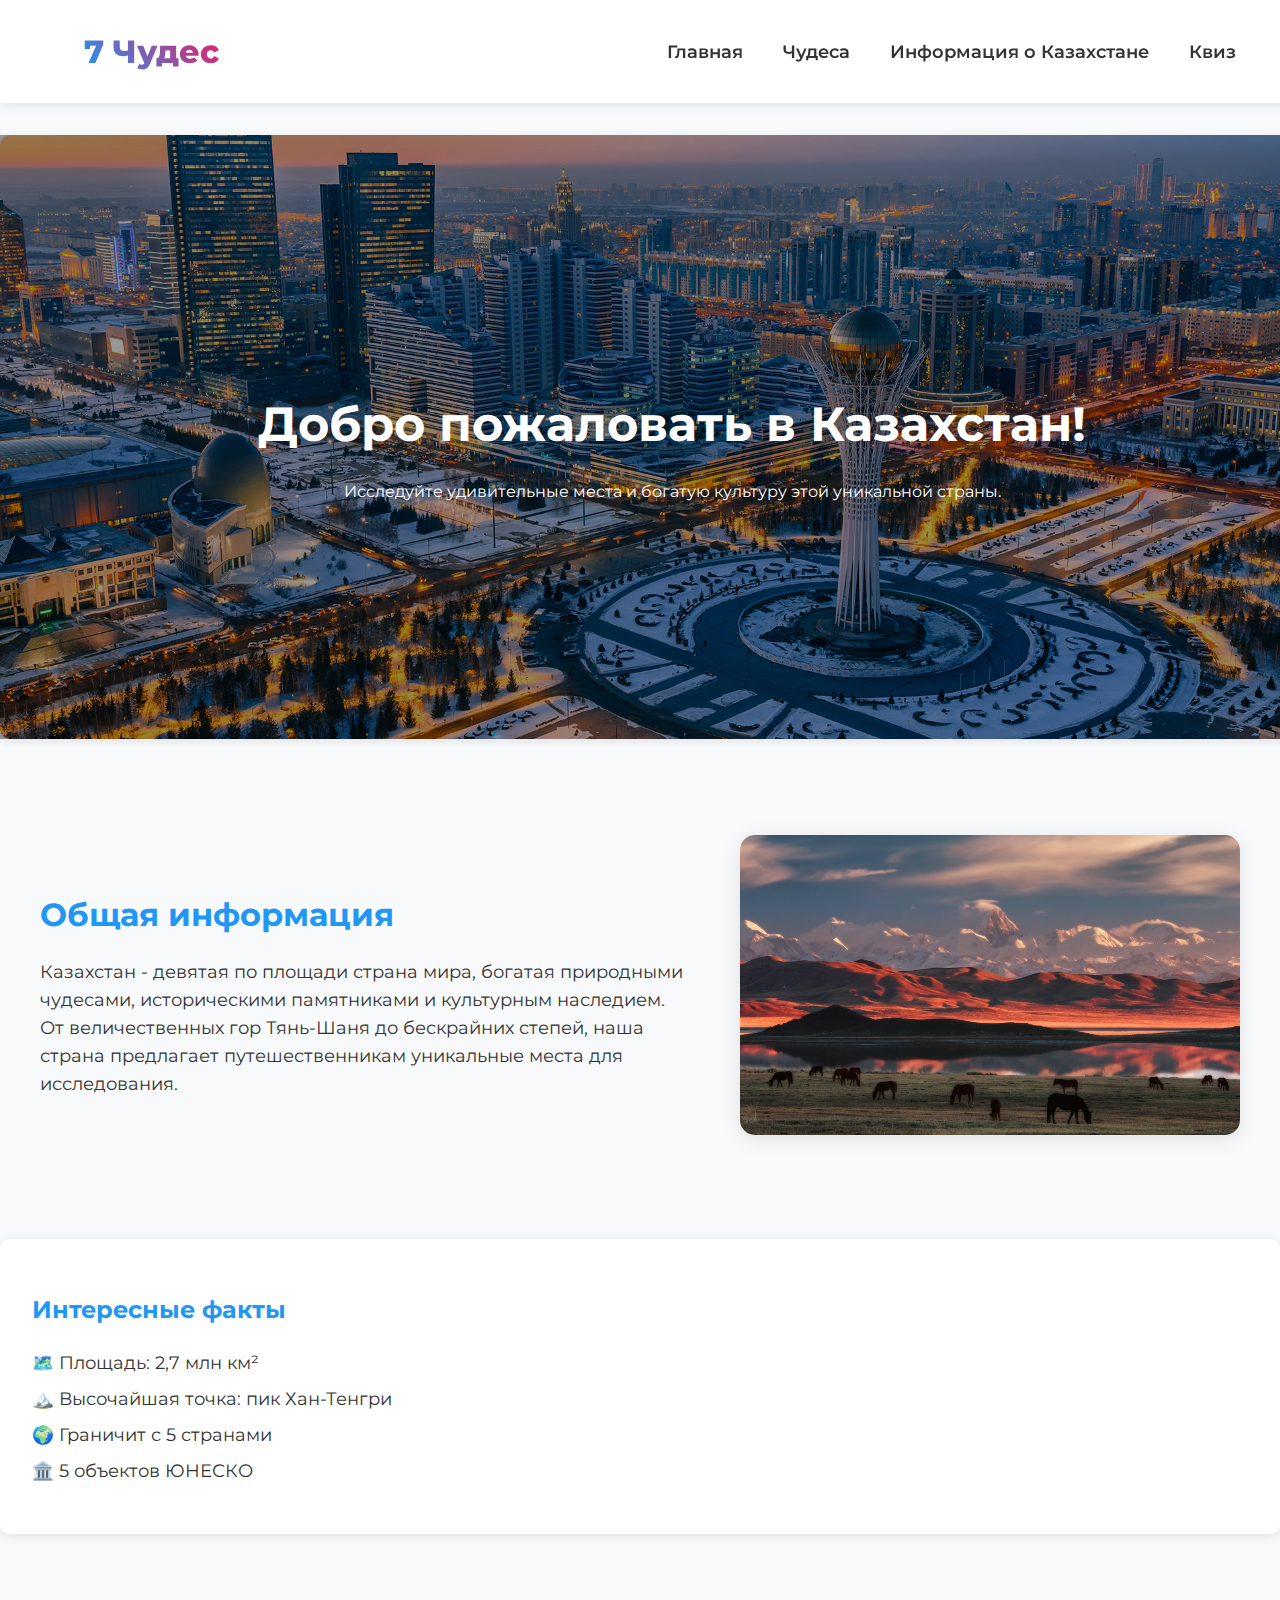
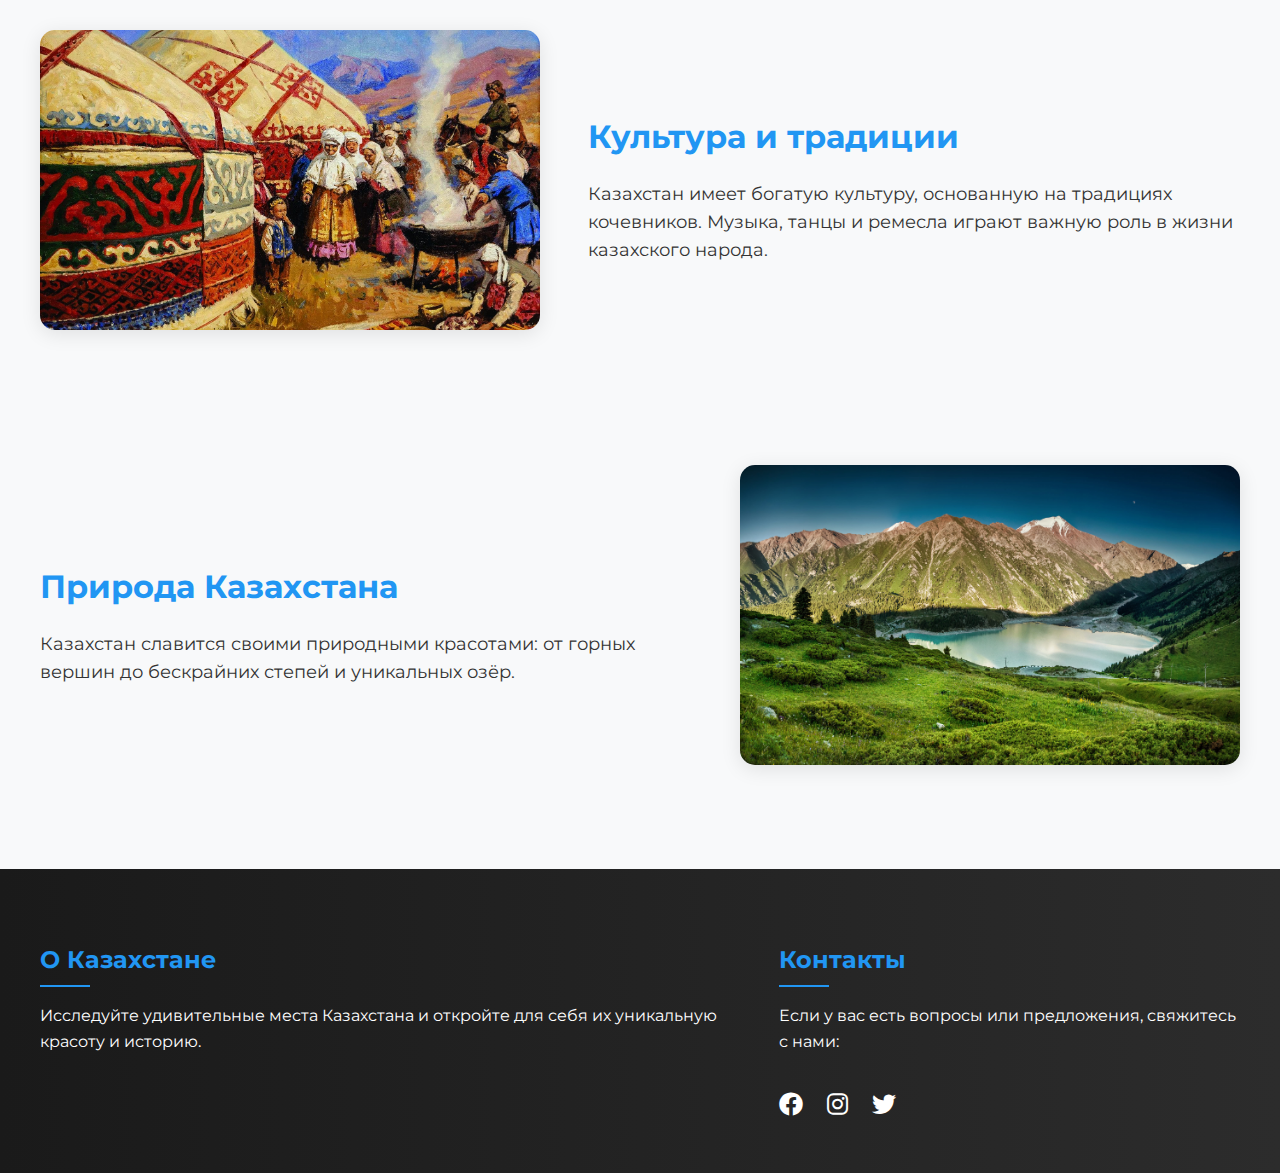
==== info.html @ bf19a892 "Add files via upload" ====
<!DOCTYPE html>
<html lang="ru">
<head>
    <meta charset="UTF-8">
    <meta name="viewport" content="width=device-width, initial-scale=1.0">
    <title>Информация о Казахстане</title>
    <link rel="stylesheet" href="style.css">
    <link href="https://fonts.googleapis.com/css2?family=Montserrat:wght@400;500;600;700;800&display=swap" rel="stylesheet">
    <link href="https://cdnjs.cloudflare.com/ajax/libs/font-awesome/6.0.0/css/all.min.css" rel="stylesheet">
</head>
<body>
    <header>
        <nav>
            <div class="logo">
                <a href="index.html">7 Чудес</a>
            </div>
            <ul class="nav-links">
                <li><a href="index.html">Главная</a></li>
                <li><a href="wonders.html">Чудеса</a></li>
                <li><a href="info.html" class="active">Информация о Казахстане</a></li>
                <li><a href="quiz.html">Квиз</a></li>
            </ul>
        </nav>
    </header>

    <main>
        <section class="info-section" style="background-image: url('images/info/1bb4cc2944aff97786a3975d5294ac3b.jpg');">
            <div class="info-content">
                <h1>Добро пожаловать в Казахстан!</h1>
                <p>Исследуйте удивительные места и богатую культуру этой уникальной страны.</p>
            </div>
        </section>

        <section class="general-info">
            <div class="info-text">
                <h2>Общая информация</h2>
                <p>Казахстан - девятая по площади страна мира, богатая природными чудесами, историческими памятниками и культурным наследием. От величественных гор Тянь-Шаня до бескрайних степей, наша страна предлагает путешественникам уникальные места для исследования.</p>
            </div>
            <div class="info-image-container">
                <img src="images/info/c79f15cs-960.jpg" alt="Пейзаж Казахстана">
            </div>
        </section>

        <section class="facts-section">
            <h2>Интересные факты</h2>
            <ul>
                <li>🗺️ Площадь: 2,7 млн км²</li>
                <li>🏔️ Высочайшая точка: пик Хан-Тенгри</li>
                <li>🌍 Граничит с 5 странами</li>
                <li>🏛️ 5 объектов ЮНЕСКО</li>
            </ul>
        </section>

        <section class="culture-info">
            <div class="info-text">
                <h2>Культура и традиции</h2>
                <p>Казахстан имеет богатую культуру, основанную на традициях кочевников. Музыка, танцы и ремесла играют важную роль в жизни казахского народа.</p>
            </div>
            <div class="info-image-container">
                <img src="images/info/1b3afc9774d3f4673450a30a5970c3e7.jpg" alt="Культура Казахстана">
            </div>
        </section>

        <section class="nature-info">
            <div class="info-text">
                <h2>Природа Казахстана</h2>
                <p>Казахстан славится своими природными красотами: от горных вершин до бескрайних степей и уникальных озёр.</p>
            </div>
            <div class="info-image-container">
                <img src="images/info/Kazakhstan-2426x1406.jpg" alt="Природа Казахстана">
            </div>
        </section>
    </main>

    <footer>
        <div class="footer-content">
            <div class="footer-section about">
                <h3>О Казахстане</h3>
                <p>Исследуйте удивительные места Казахстана и откройте для себя их уникальную красоту и историю.</p>
            </div>
            <div class="footer-section contacts">
                <h3>Контакты</h3>
                <p>Если у вас есть вопросы или предложения, свяжитесь с нами:</p>
                <div class="social-links">
                    <a href="#"><i class="fab fa-facebook"></i></a>
                    <a href="#"><i class="fab fa-instagram"></i></a>
                    <a href="#"><i class="fab fa-twitter"></i></a>
                </div>
            </div>
        </div>
    </footer>
</body>
</html>
---- style.css ----
/* Современные переменные для цветов и эффектов */
:root {
    --primary-color: #2196f3;
    --secondary-color: #ff9800;
    --accent-color: #e91e63;
    --text-color: #333;
    --light-bg: #f8f9fa;
    --card-shadow: 0 10px 20px rgba(0, 0, 0, 0.1);
    --transition: all 0.3s ease;
}

/* Переменные для мягкой темной темы */
:root {
    --dark-bg-primary: #121212;      /* Основной фон */
    --dark-bg-secondary: #1e1e1e;    /* Фон для карточек */
    --dark-bg-tertiary: #252525;     /* Фон для элементов */
    --dark-text-primary: #e0e0e0;    /* Основной текст */
    --dark-text-secondary: #a0a0a0;  /* Вторичный текст */
    --dark-border: #333333;          /* Цвет границ */
    --dark-accent: #3d5afe;          /* Акцентный цвет */
    --dark-accent-hover: #536dfe;    /* Акцентный цвет при наведении */
}

/* Переменные для темной темы */
:root {
    --dark-bg: #121212;
    --dark-card: #1E1E1E;
    --dark-hover: #2D2D2D;
    --dark-text: #FFFFFF;
    --dark-text-secondary: rgba(255, 255, 255, 0.7);
    --dark-shadow: rgba(0, 0, 0, 0.3);
}

/* Общие стили */
body {
    margin: 0;
    font-family: 'Montserrat', sans-serif;
    line-height: 1.6;
    color: var(--text-color);
    background-color: var(--light-bg);
    transition: background-color 0.3s, color 0.3s;
}

/* Стильная навигация */
header {
    position: relative;
    width: 100%;
    z-index: 1000;
    background: rgba(255, 255, 255, 0.9);
    backdrop-filter: blur(10px);
    box-shadow: 0 2px 10px rgba(0, 0, 0, 0.1);
    padding: 10px 20px;
}

nav {
    max-width: 1400px;
    margin: 0 auto;
    padding: 1rem 5%;
    display: flex;
    justify-content: space-between;
    align-items: center;
}

.logo a {
    font-size: 2rem;
    font-weight: 800;
    color: var(--primary-color);
    text-decoration: none;
    background: linear-gradient(45deg, var(--primary-color), var(--accent-color));
    -webkit-background-clip: text;
    background-clip: text;
    -webkit-text-fill-color: transparent;
    transition: var(--transition);
}

.nav-links {
    display: flex;
    gap: 2.5rem;
    list-style: none;
    margin: 0;
    padding: 0;
}

.nav-links a {
    font-size: 1.1rem;
    font-weight: 600;
    color: var(--text-color);
    text-decoration: none;
    padding: 0.5rem 0;
    position: relative;
    transition: var(--transition);
}

.nav-links a::after {
    content: '';
    position: absolute;
    bottom: 0;
    left: 0;
    width: 0;
    height: 2px;
    background: linear-gradient(45deg, var(--primary-color), var(--accent-color));
    transition: var(--transition);
}

.nav-links a:hover::after {
    width: 100%;
}

/* Стили для главной страницы */
.hero-section {
    position: relative;
    height: 100vh;
    width: 100%;
    display: flex;
    align-items: center;
    justify-content: center;
    text-align: center;
    color: white;
    overflow: hidden;
}

.hero-section::before {
    content: '';
    position: absolute;
    top: 0;
    left: 0;
    width: 100%;
    height: 100%;
    background-image: url('images/index/223340-a-countryside-field-during-a-pink-and-blue-sunsetc.jpg');
    background-size: cover;
    background-position: center;
    filter: brightness(0.7);
    z-index: -1;
}

.hero-content {
    position: relative;
    z-index: 2;
    padding: 2rem;
}

.hero-content h1 {
    font-size: 4rem;
    margin-bottom: 1rem;
    text-shadow: 2px 2px 4px rgba(0, 0, 0, 0.5);
}

.hero-content h2 {
    font-size: 2rem;
    margin-bottom: 2rem;
    text-shadow: 2px 2px 4px rgba(0, 0, 0, 0.5);
}

.hero-buttons {
    display: flex;
    gap: 1rem;
    justify-content: center;
}

.hero-btn {
    padding: 1rem 2rem;
    font-size: 1.2rem;
    border-radius: 30px;
    text-decoration: none;
    transition: all 0.3s ease;
}

.primary-btn {
    background-color: var(--primary-color);
    color: white;
}

.secondary-btn {
    background-color: transparent;
    border: 2px solid white;
    color: white;
}

.primary-btn:hover {
    background-color: var(--primary-color-dark);
    transform: translateY(-2px);
}

.secondary-btn:hover {
    background-color: rgba(255, 255, 255, 0.1);
    transform: translateY(-2px);
}

/* Стильные кнопки */
.cta-button {
    padding: 1.2rem 2.5rem;
    border-radius: 50px;
    font-size: 1.1rem;
    font-weight: 600;
    text-decoration: none;
    display: flex;
    align-items: center;
    gap: 0.8rem;
    transition: var(--transition);
}

.cta-button.primary {
    background: white;
    color: var(--primary-color);
}

.cta-button.secondary {
    background: transparent;
    border: 2px solid white;
    color: white;
}

.cta-button:hover {
    transform: translateY(-5px);
    box-shadow: 0 10px 20px rgba(0, 0, 0, 0.2);
}

/* Стили для страницы чудес */
.wonders-preview {
    padding: 5rem 0;
    background: var(--light-bg);
    text-align: center;
}

.wonders-container {
    display: grid;
    grid-template-columns: repeat(auto-fit, minmax(300px, 1fr));
    gap: 2rem;
    max-width: 1400px;
    margin: 0 auto;
    padding: 0 5%;
}

.wonders-list {
    padding: 4rem 0;
    background-color: rgba(255, 255, 255, 0.9);
    border-radius: 15px;
    box-shadow: 0 4px 20px rgba(0, 0, 0, 0.1);
    text-align: center;
}

.wonders-list h2 {
    font-size: 2.5rem;
    color: var(--primary-color);
    margin-bottom: 2rem;
}

.wonders-list-container {
    display: flex;
    flex-wrap: wrap;
    justify-content: space-around;
    gap: 2rem;
    padding: 2rem 0;
}

.wonder-list-item {
    flex: 1 1 calc(30% - 1.5rem);
    box-shadow: 0 4px 15px rgba(0, 0, 0, 0.2);
    border-radius: 15px;
    overflow: hidden;
    transition: transform 0.3s, box-shadow 0.3s;
    background-color: white;
    max-width: 300px;
    margin: 1rem;
}

.wonder-list-item:hover {
    transform: translateY(-5px);
    box-shadow: 0 8px 25px rgba(0, 0, 0, 0.3);
}

.wonder-image {
    width: 100%;
    height: 200px;
    object-fit: cover;
}

.wonder-list-content {
    padding: 1rem;
}

.wonder-list-content h3 {
    font-size: 1.5rem;
    color: var(--primary-color);
    margin-bottom: 0.5rem;
}

.wonder-list-content p {
    font-size: 0.9rem;
    color: #555;
    margin-bottom: 1rem;
}

.wonder-list-content .btn {
    background-color: var(--primary-color);
    color: white;
    padding: 0.5rem 1rem;
    border-radius: 5px;
    text-decoration: none;
    transition: background-color 0.3s;
    font-size: 0.9rem;
}

.wonder-list-content .btn:hover {
    background-color: darken(var(--primary-color), 10%);
}

/* Стили для карты */
.map-section {
    max-width: 1200px;
    margin: 2rem auto;
    padding: 2rem 1rem;
    background-color: rgba(255, 255, 255, 0.9);
    border-radius: 15px;
    box-shadow: 0 4px 20px rgba(0, 0, 0, 0.1);
}

.map-title {
    text-align: center;
    margin-bottom: 1.5rem;
    font-size: 2.5rem;
    color: var(--primary-color);
    font-weight: bold;
    text-shadow: 1px 1px 2px rgba(0, 0, 0, 0.2);
}

#map {
    height: 600px;
    border-radius: 15px;
    box-shadow: 0 4px 20px rgba(0, 0, 0, 0.2);
    overflow: hidden;
}

/* Погодный виджет */
.weather-widget {
    padding: 5rem 0;
    background: rgba(255, 255, 255, 0.9);
    border-radius: 15px;
    box-shadow: 0 4px 15px rgba(0, 0, 0, 0.2);
    text-align: center;
}

.weather-container {
    display: grid;
    grid-template-columns: repeat(auto-fit, minmax(250px, 1fr));
    gap: 2rem;
    max-width: 1400px;
    margin: 0 auto;
}

.weather-card {
    background: var(--light-bg);
    padding: 2rem;
    border-radius: 10px;
    box-shadow: 0 2px 10px rgba(0, 0, 0, 0.1);
    transition: transform 0.3s;
}

.weather-card:hover {
    transform: translateY(-5px);
}

.weather-card h3 {
    margin: 0;
    color: var(--primary-color);
}

.weather-card p {
    margin: 0.5rem 0;
    font-size: 1.2rem;
}

/* Стили для футера */
footer {
    background: linear-gradient(to right, #1a1a1a, #2c2c2c);
    color: #fff;
    padding: 3rem 0;
    margin-top: 4rem;
}

.footer-content {
    max-width: 1200px;
    margin: 0 auto;
    display: grid;
    grid-template-columns: 1.5fr 1fr;
    gap: 3rem;
    padding: 0 2rem;
}

.footer-section h3 {
    color: var(--primary-color);
    font-size: 1.5rem;
    margin-bottom: 1.5rem;
    position: relative;
}

.footer-section h3::after {
    content: '';
    position: absolute;
    left: 0;
    bottom: -0.5rem;
    width: 50px;
    height: 2px;
    background: var(--primary-color);
}

.about-content {
    display: grid;
    gap: 2rem;
}

.about-text p {
    line-height: 1.6;
    margin-bottom: 1rem;
}

.quick-facts {
    background: rgba(255, 255, 255, 0.1);
    padding: 1.5rem;
    border-radius: 10px;
}

.quick-facts h4 {
    color: var(--primary-color);
    margin-bottom: 1rem;
}

.quick-facts ul {
    list-style: none;
    padding: 0;
}

.quick-facts li {
    margin-bottom: 0.5rem;
    display: flex;
    align-items: center;
    gap: 0.5rem;
}

.useful-links {
    display: flex;
    flex-direction: column;
    gap: 1rem;
    margin-bottom: 2rem;
}

.useful-links a {
    color: #fff;
    text-decoration: none;
    transition: color 0.3s;
    display: flex;
    align-items: center;
    gap: 0.5rem;
}

.useful-links a:hover {
    color: var(--primary-color);
}

.social-links {
    display: flex;
    gap: 1.5rem;
    margin-top: 2rem;
}

.social-links a {
    color: #fff;
    font-size: 1.5rem;
    transition: color 0.3s, transform 0.3s;
}

.social-links a:hover {
    color: var(--primary-color);
    transform: translateY(-3px);
}

/* Адаптивность для мобильных устройств */
@media (max-width: 768px) {
    .footer-content {
        grid-template-columns: 1fr;
    }
}

/* Прелоадер */
.preloader {
    position: fixed;
    top: 0;
    left: 0;
    width: 100%;
    height: 100%;
    background: var(--bg-color);
    display: flex;
    justify-content: center;
    align-items: center;
    z-index: 9999;
    transition: opacity 0.5s ease-in-out;
}

.loader {
    width: 100px;
    height: 100px;
    position: relative;
    animation: rotate 2s linear infinite;
}

.loader:before,
.loader:after {
    content: '';
    position: absolute;
    border-radius: 50%;
    border: 4px solid transparent;
    border-top-color: var(--primary-color);
    border-bottom-color: var(--accent-color);
    width: 100%;
    height: 100%;
    animation: rotate 3s linear infinite;
}

.loader:before {
    border-width: 4px;
    top: -15px;
    left: -15px;
    right: -15px;
    bottom: -15px;
    animation: rotate 3s linear infinite reverse;
}

@keyframes rotate {
    0% { transform: rotate(0deg); }
    100% { transform: rotate(360deg); }
}

/* Секция карты и списка чудес */
.map-wonders-section {
    display: flex;
    justify-content: space-between;
    padding: 5rem 0;
    background: var(--light-bg);
    max-width: 1200px;
    margin: 0 auto;
    padding: 2rem;
}

.map-container {
    flex: 1;
    margin-right: 2rem;
}

.wonders-list {
    flex: 1;
    background: rgba(255, 255, 255, 0.9);
    border-radius: 15px;
    padding: 2rem;
    box-shadow: 0 4px 15px rgba(0, 0, 0, 0.2);
    max-width: 1200px;
    margin: 0 auto;
}

.wonders-list h2 {
    margin-bottom: 1.5rem;
    color: var(--text-color);
    text-align: center;
}

.wonders-list-container {
    display: flex;
    flex-wrap: wrap;
    justify-content: space-around;
    gap: 2rem;
    padding: 2rem 0;
}

.wonder-list-item {
    flex: 1 1 calc(30% - 1.5rem);
    box-shadow: 0 4px 15px rgba(0, 0, 0, 0.2);
    border-radius: 15px;
    overflow: hidden;
    transition: transform 0.3s, box-shadow 0.3s;
    background-color: white;
    max-width: 300px;
}

.wonder-list-item:hover {
    transform: translateY(-5px);
    box-shadow: 0 8px 25px rgba(0, 0, 0, 0.3);
}

.wonder-list-item img {
    width: 100%;
    height: auto;
    border-bottom: 5px solid var(--primary-color);
}

.wonder-list-content {
    padding: 1rem;
}

.wonder-list-content h3 {
    font-size: 1.5rem;
    color: var(--primary-color);
    margin-bottom: 0.5rem;
}

.wonder-list-content p {
    font-size: 0.9rem;
    color: #555;
    margin-bottom: 1rem;
}

.wonder-list-content .btn {
    background-color: var(--primary-color);
    color: white;
    padding: 0.5rem 1rem;
    border-radius: 5px;
    text-decoration: none;
    transition: background-color 0.3s;
    font-size: 0.9rem;
}

.wonder-list-content .btn:hover {
    background-color: darken(var(--primary-color), 10%);
}

/* Медиа-запрос для адаптивности */
@media (max-width: 992px) {
    .map-wonders-container {
        grid-template-columns: 1fr;
    }
    
    .wonders-list-container {
        height: 400px;
    }
}

.btn {
    display: inline-block;
    margin-top: 1rem;
    padding: 0.5rem 1rem;
    background-color: var(--primary-color);
    color: white;
    border-radius: 5px;
    text-decoration: none;
    transition: background-color 0.3s;
}

.btn:hover {
    background-color: darken(var(--primary-color), 10%);
}

/* Стили для всплывающего окна на карте */
.custom-popup .leaflet-popup-content-wrapper {
    background: rgba(255, 255, 255, 0.9);
    border-radius: 10px;
    box-shadow: 0 4px 15px rgba(0, 0, 0, 0.2);
}

.custom-popup .leaflet-popup-content {
    margin: 0;
    padding: 0;
}

.popup-content {
    padding: 15px;
}

.popup-image {
    width: 100%;
    height: 150px;
    object-fit: cover;
    border-radius: 10px;
    margin-bottom: 10px;
}

.popup-content h3 {
    margin: 10px 0;
    color: var(--primary-color);
    font-size: 1.2rem;
}

.popup-content p {
    margin: 10px 0;
    color: var(--text-color);
    font-size: 0.9rem;
}

.custom-popup .popup-btn {
    display: inline-block;
    padding: 8px 15px;
    background-color: var(--primary-color);
    color: white !important;
    text-decoration: none;
    border-radius: 5px;
    font-size: 0.9rem;
    transition: background-color 0.3s ease;
}

.custom-popup .popup-btn:hover {
    background-color: darken(var(--primary-color), 10%);
}

/* Стрелка всплывающего окна */
.custom-popup .leaflet-popup-tip {
    background: white;
}

/* Убираем отступ для основного контента */
main {
    padding-top: 0;
}

/* Основные стили темной темы */
.dark-theme {
    background-color: var(--dark-bg-primary);
    color: var(--dark-text-primary);
}

/* Контейнеры и секции */
.dark-theme main,
.dark-theme section,
.dark-theme .map-wonders-container,
.dark-theme .map-wonders-section {
    background-color: var(--dark-bg-primary);
}

/* Карточки и элементы */
.dark-theme .wonder-list-item,
.dark-theme .map-container,
.dark-theme .wonders-list {
    background-color: var(--dark-bg-secondary);
    border: 1px solid var(--dark-border);
    box-shadow: 0 4px 6px rgba(0, 0, 0, 0.2);
}

/* Заголовок */
.dark-theme header {
    background-color: var(--dark-bg-secondary);
    border-bottom: 1px solid var(--dark-border);
}

.dark-theme .nav-links a {
    color: var(--dark-text-primary);
}

.dark-theme .nav-links a:hover {
    color: var(--dark-accent);
}

/* Текст */
.dark-theme h1, 
.dark-theme h2, 
.dark-theme h3 {
    color: var(--dark-text-primary);
}

.dark-theme p {
    color: var(--dark-text-secondary);
}

/* Кнопки */
.dark-theme .btn,
.dark-theme .hero-btn {
    background-color: var(--dark-bg-tertiary);
    color: var(--dark-text-primary);
    border: 1px solid var(--dark-border);
}

.dark-theme .btn:hover,
.dark-theme .hero-btn:hover {
    background-color: var(--dark-accent);
    color: white;
}

/* Карта */
.dark-theme .leaflet-container {
    background-color: var(--dark-bg-secondary);
    filter: brightness(0.8) contrast(0.9);
}

.dark-theme .leaflet-tile {
    filter: invert(100%) hue-rotate(180deg) brightness(85%) contrast(85%);
}

/* Всплывающие окна карты */
.dark-theme .leaflet-popup-content-wrapper,
.dark-theme .leaflet-popup-tip {
    background-color: var(--dark-bg-secondary);
    color: var(--dark-text-primary);
    border: 1px solid var(--dark-border);
}

/* Футер */
.dark-theme footer {
    background-color: var(--dark-bg-secondary);
    border-top: 1px solid var(--dark-border);
}

/* Скроллбар */
.dark-theme ::-webkit-scrollbar {
    width: 8px;
}

.dark-theme ::-webkit-scrollbar-track {
    background: var(--dark-bg-primary);
}

.dark-theme ::-webkit-scrollbar-thumb {
    background: var(--dark-bg-tertiary);
    border-radius: 4px;
}

.dark-theme ::-webkit-scrollbar-thumb:hover {
    background: var(--dark-border);
}

/* Изображения */
.dark-theme img {
    filter: brightness(0.9);
}

/* Переключатель темы */
.dark-theme .theme-toggle {
    color: var(--dark-text);
}

/* Плавные переходы */
.dark-theme * {
    transition: all 0.3s ease;
}

/* Фоновые элементы */
.dark-theme .parallax-background {
    filter: brightness(0.7) contrast(0.9);
}

.dark-theme .overlay {
    background: linear-gradient(
        rgba(18, 18, 18, 0.8),
        rgba(18, 18, 18, 0.6)
    );
}

/* Переключатель темы */
.theme-toggle {
    background: none;
    border: none;
    cursor: pointer;
    font-size: 1.5rem;
    color: var(--text-color);
    transition: color 0.3s, transform 0.3s;
    position: relative;
    z-index: 10;
}

.theme-toggle:hover {
    transform: scale(1.1);
}

/* Иконки для переключателя темы */
.sun-icon, .moon-icon {
    display: none;
    font-size: 1.5rem;
}

.dark-theme .sun-icon {
    display: none;
}

.dark-theme .moon-icon {
    display: inline;
}

.light-theme .sun-icon {
    display: inline;
}

.light-theme .moon-icon {
    display: none;
}

/* Другие стили для темной темы */
.dark-theme .theme-toggle {
    color: white;
}

/* Темная тема для главной страницы */
.dark-theme .hero-section {
    background: url('images/index/223340-a-countryside-field-during-a-pink-and-blue-sunsetc.jpg') no-repeat center center;
    background-size: cover;
}

.dark-theme .hero-content h1,
.dark-theme .hero-content h2 {
    color: #ffffff;
}

.dark-theme .hero-btn {
    background-color: rgba(100, 181, 246, 0.8);
    color: white;
}

.dark-theme .hero-btn:hover {
    background-color: rgba(66, 165, 245, 0.9);
}

/* Заголовок в темной теме */
.dark-theme header {
    background: #1a1a1a;
    box-shadow: 0 2px 10px rgba(0, 0, 0, 0.5);
}

/* Стили для переключателя темы */
.dark-theme .theme-toggle {
    color: var(--dark-text);
}

/* Стили для текста в секции героя */
.dark-theme .hero-content {
    color: var(--dark-text);
}

/* Стили для кнопок в секции героя */
.dark-theme .hero-buttons {
    display: flex;
    gap: 1.5rem;
    justify-content: center;
    margin-top: 2rem;
}

/* Стили для скроллбара в темной теме */
.dark-theme ::-webkit-scrollbar {
    width: 10px;
}

.dark-theme ::-webkit-scrollbar-track {
    background: var(--dark-bg);
}

.dark-theme ::-webkit-scrollbar-thumb {
    background: var(--dark-hover);
    border-radius: 5px;
}

.dark-theme ::-webkit-scrollbar-thumb:hover {
    background: #555;
}

/* Анимации и переходы */
.dark-theme * {
    transition: background-color 0.3s, color 0.3s, border-color 0.3s, box-shadow 0.3s;
}

/* Стили для карты в темной теме */
.dark-theme .leaflet-container {
    background-color: #242424;
}

.dark-theme .leaflet-tile {
    filter: invert(100%) hue-rotate(180deg) brightness(95%) contrast(90%);
}

.dark-theme .leaflet-control-zoom {
    background: var(--dark-card);
    border-color: var(--dark-border);
}

.dark-theme .leaflet-control-zoom a {
    color: var(--dark-text);
    background: var(--dark-hover);
    border-color: var(--dark-border);
}

.dark-theme .leaflet-control-zoom a:hover {
    background: var(--dark-card);
}

.dark-theme .leaflet-control-attribution {
    background: rgba(30, 30, 30, 0.8) !important;
    color: var(--dark-text-secondary);
}

.dark-theme .leaflet-control-attribution a {
    color: #64b5f6;
}

/* Стили для маркеров на карте */
.dark-theme .leaflet-marker-icon {
    filter: brightness(0.8) saturate(1.2);
}

/* Стили для всплывающих окон маркеров */
.dark-theme .leaflet-popup-content-wrapper {
    background: var(--dark-card);
    color: var(--dark-text);
}

.dark-theme .leaflet-popup-tip {
    background: var(--dark-card);
}

/* Стили для маркеров на карте */
.leaflet-marker-icon {
    background-color: var(--primary-color);
    border-radius: 50%;
    border: 2px solid white;
    box-shadow: 0 2px 10px rgba(0, 0, 0, 0.3);
}

/* Стили для всплывающих окон */
.custom-popup .leaflet-popup-content-wrapper {
    background: rgba(255, 255, 255, 0.9);
    border-radius: 10px;
    box-shadow: 0 4px 15px rgba(0, 0, 0, 0.2);
}

.popup-content h3 {
    color: var(--primary-color);
}

.popup-content p {
    color: var(--text-color);
}

/* Стили для секции информации */
.info-hero {
    background: url('images/kazakhstan_hero.jpg') no-repeat center center/cover;
    color: white;
    text-align: center;
    padding: 4rem 0;
}

.info-hero h1 {
    font-size: 2.5rem;
    margin-bottom: 1rem;
}

.info-hero p {
    font-size: 1.2rem;
}

.info-section, .facts-section, .culture-section, .nature-section {
    padding: 2rem;
    margin: 2rem 0;
    background: rgba(255, 255, 255, 0.9);
    border-radius: 10px;
    box-shadow: 0 2px 10px rgba(0, 0, 0, 0.1);
}

.info-section h2, .facts-section h2, .culture-section h2, .nature-section h2 {
    color: var(--primary-color);
}

.info-image {
    width: 100%;
    height: auto;
    border-radius: 10px;
    margin-top: 1rem;
}

.facts-section ul {
    list-style: none;
    padding: 0;
}

.facts-section li {
    margin: 0.5rem 0;
    font-size: 1.1rem;
}

/* Стили для попапов на карте */
.custom-popup-container {
    background: rgba(255, 255, 255, 0.95);
    border-radius: 15px;
    overflow: hidden;
    padding: 0;
    box-shadow: 0 4px 20px rgba(0, 0, 0, 0.2);
}

.custom-popup {
    padding: 0;
}

.popup-image {
    width: 100%;
    height: 150px;
    overflow: hidden;
}

.popup-image img {
    width: 100%;
    height: 100%;
    object-fit: cover;
    transition: transform 0.3s ease;
}

.popup-content {
    padding: 15px;
}

.popup-content h3 {
    color: var(--primary-color);
    font-size: 1.2rem;
    margin: 0 0 10px 0;
    font-weight: 600;
}

.popup-content p {
    color: #666;
    font-size: 0.9rem;
    margin: 0 0 15px 0;
    line-height: 1.4;
}

.popup-btn {
    display: inline-block;
    padding: 8px 15px;
    background-color: var(--primary-color);
    color: white;
    text-decoration: none;
    border-radius: 5px;
    font-size: 0.9rem;
    transition: background-color 0.3s ease;
}

.popup-btn:hover {
    background-color: darken(var(--primary-color), 10%);
}

/* Переопределение стилей Leaflet */
.leaflet-popup-content-wrapper {
    padding: 0;
    overflow: hidden;
}

.leaflet-popup-content {
    margin: 0;
    width: 300px !important;
}

.leaflet-popup-tip-container {
    margin-top: -1px;
}

/* Темная тема для виджета погоды */
.dark-theme .weather-widget {
    background-color: #1e1e1e; /* Фон виджета */
    color: #e0e0e0; /* Цвет текста */
    border-radius: 10px; /* Закругление углов */
    padding: 1rem; /* Отступы */
    box-shadow: 0 4px 20px rgba(0, 0, 0, 0.3); /* Тень */
}

.dark-theme .weather-widget h2 {
    color: #ffffff; /* Цвет заголовка */
}

.dark-theme .weather-card {
    background-color: #252525; /* Фон карточек погоды */
    color: #e0e0e0; /* Цвет текста карточек */
    border-radius: 5px; /* Закругление углов карточек */
    padding: 1rem; /* Отступы карточек */
    margin-bottom: 1rem; /* Отступы между карточками */
}

.dark-theme .weather-card img {
    filter: brightness(0.8); /* Затемнение иконок погоды */
}

.info-section {
    position: relative;
    height: 60vh;
    width: 100%;
    background-size: cover;
    background-position: center;
    display: flex;
    align-items: center;
    justify-content: center;
    margin-bottom: 4rem;
}

.info-section::before {
    content: '';
    position: absolute;
    top: 0;
    left: 0;
    right: 0;
    bottom: 0;
    background: rgba(0, 0, 0, 0.4);
}

.info-content {
    position: relative;
    z-index: 2;
    color: white;
    text-align: center;
    padding: 2rem;
}

.info-content h1 {
    font-size: 3rem;
    margin-bottom: 1rem;
}

.general-info, .culture-info, .nature-info {
    max-width: 1200px;
    margin: 4rem auto;
    padding: 2rem;
    display: flex;
    align-items: center;
    gap: 3rem;
}

.info-text {
    flex: 1;
    text-align: left;
}

.info-text h2 {
    font-size: 2rem;
    margin-bottom: 1rem;
    color: var(--primary-color);
}

.info-text p {
    font-size: 1.1rem;
    line-height: 1.6;
    color: #333;
}

.info-image-container {
    flex: 1;
    max-width: 500px;
}

.info-image-container img {
    width: 100%;
    height: 300px;
    object-fit: cover;
    border-radius: 15px;
    box-shadow: 0 4px 20px rgba(0, 0, 0, 0.1);
    transition: transform 0.3s ease, box-shadow 0.3s ease;
}

.info-image-container img:hover {
    transform: translateY(-5px);
    box-shadow: 0 6px 25px rgba(0, 0, 0, 0.2);
}

/* Чередование расположения текста и изображений */
.culture-info {
    flex-direction: row-reverse;
}
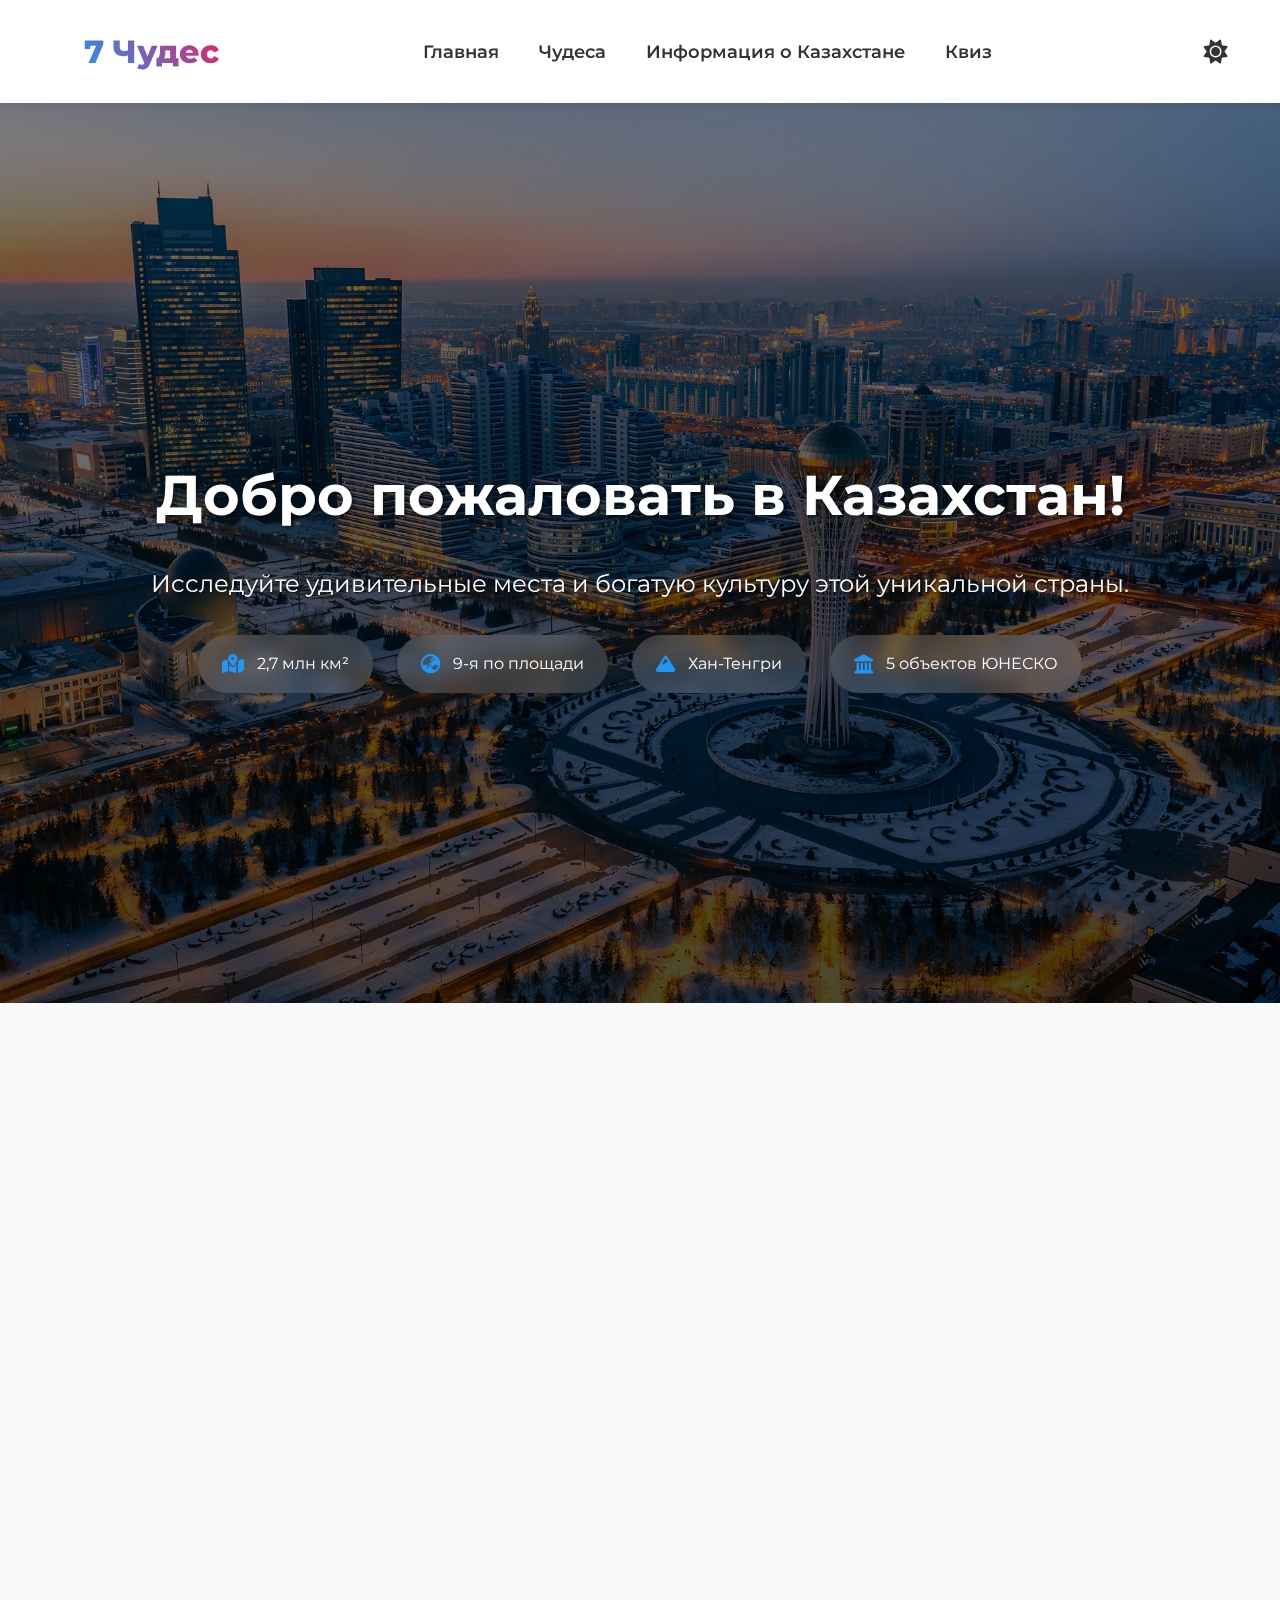
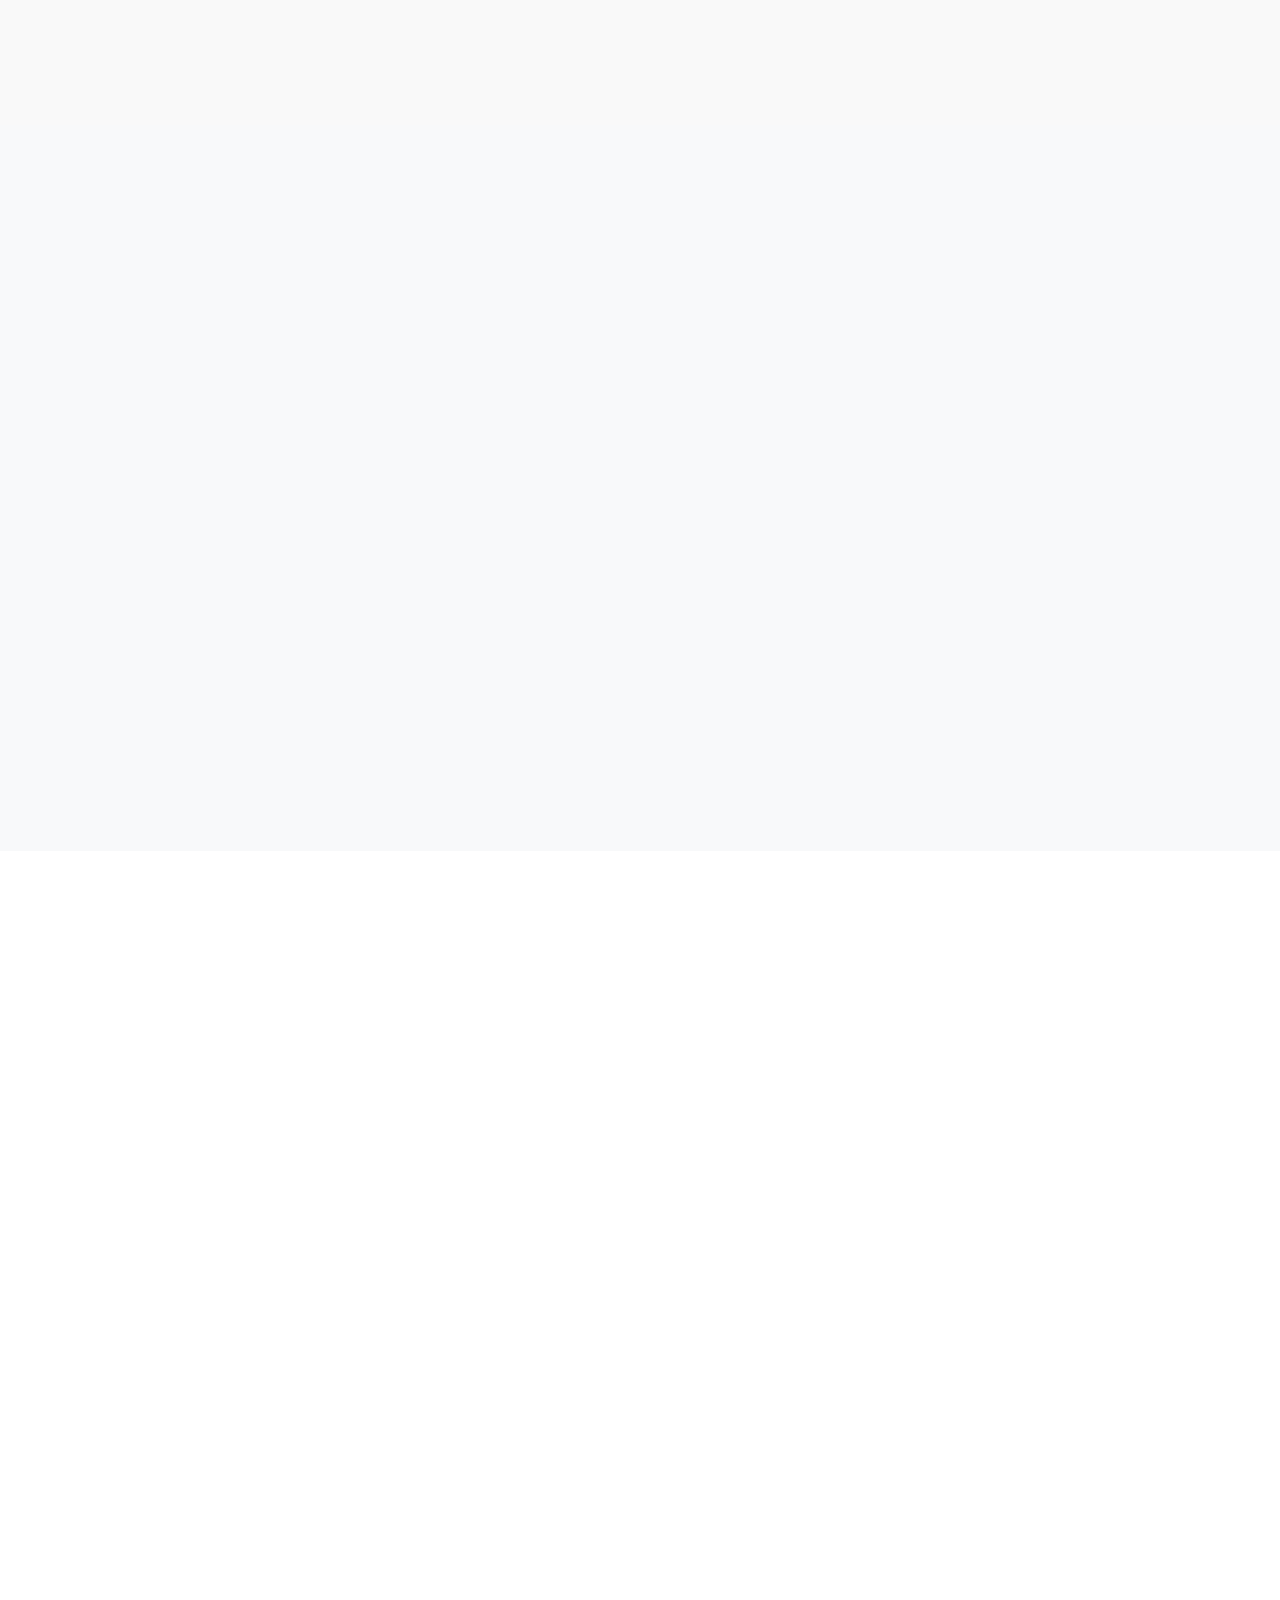
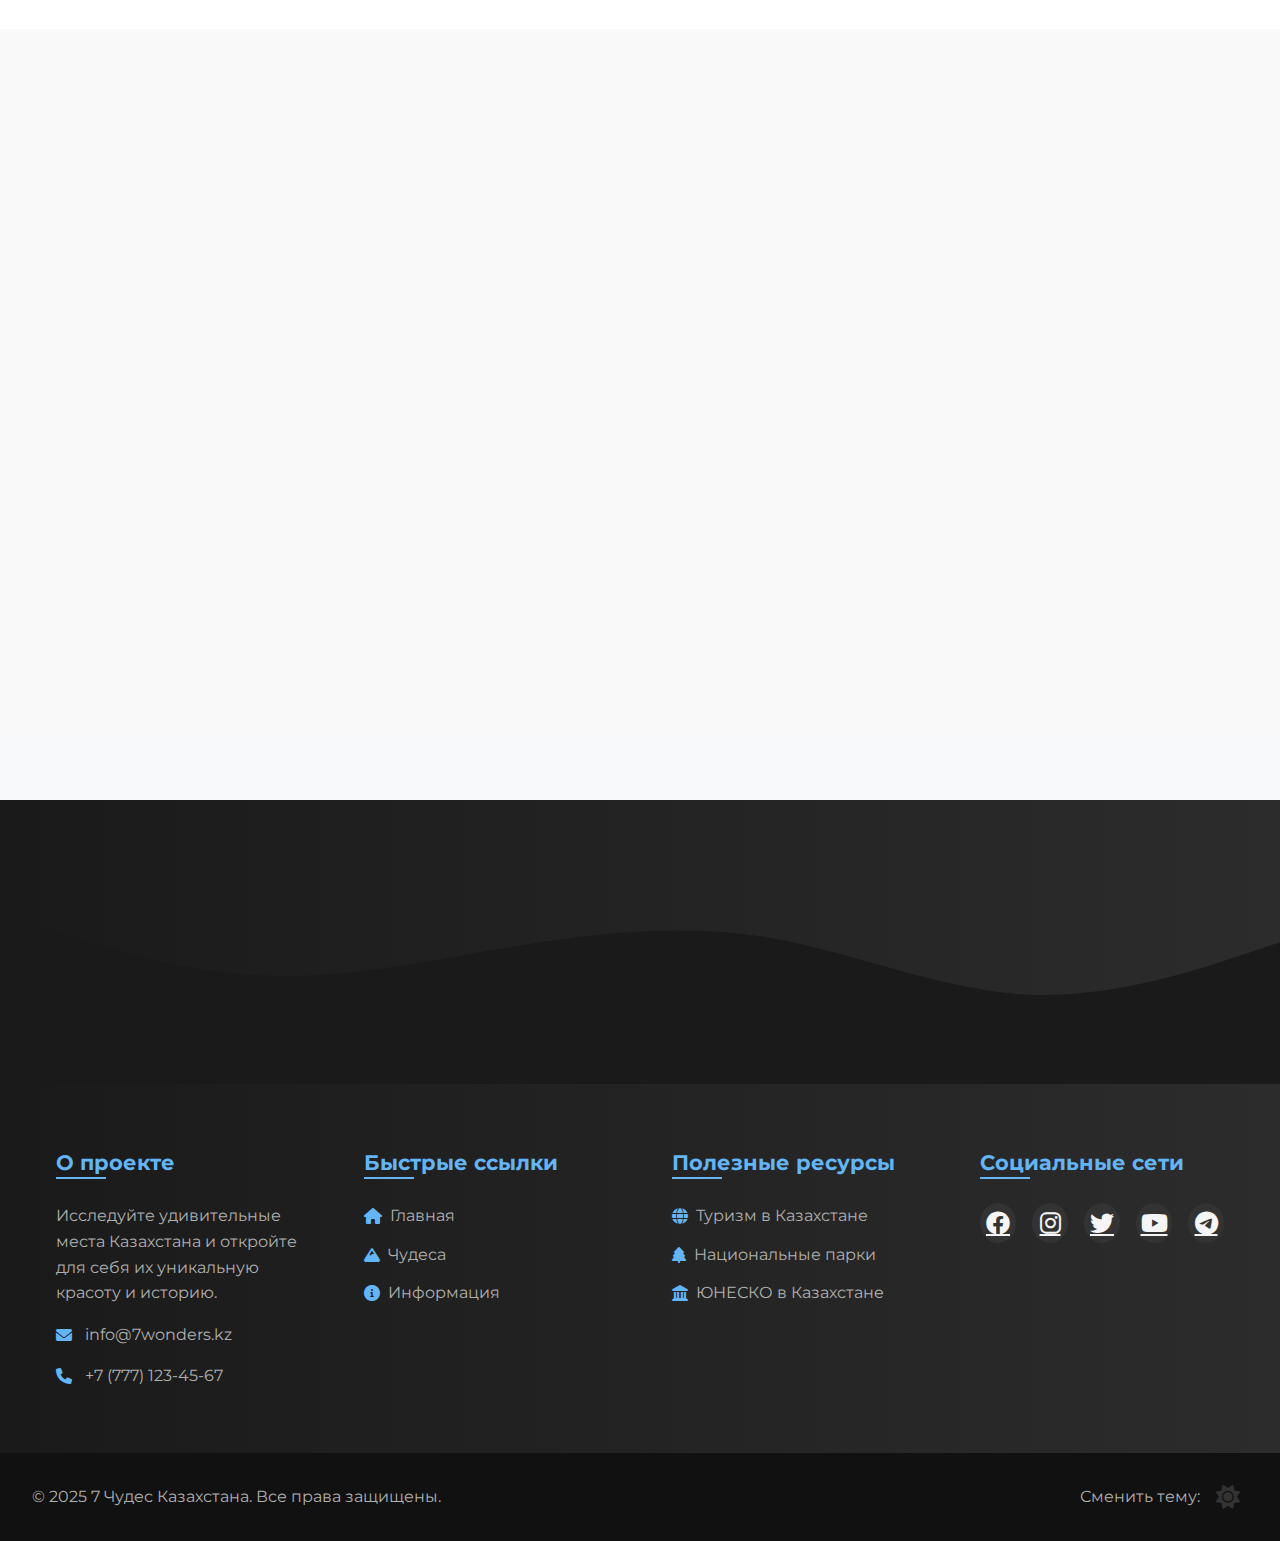
==== commit d43ffeca: "Add files via upload" ====
--- a/info.html
+++ b/info.html
@@ -5,10 +5,16 @@
     <meta name="viewport" content="width=device-width, initial-scale=1.0">
     <title>Информация о Казахстане</title>
     <link rel="stylesheet" href="style.css">
+    <link rel="stylesheet" href="css/dark-theme.css">
     <link href="https://fonts.googleapis.com/css2?family=Montserrat:wght@400;500;600;700;800&display=swap" rel="stylesheet">
     <link href="https://cdnjs.cloudflare.com/ajax/libs/font-awesome/6.0.0/css/all.min.css" rel="stylesheet">
+    <link rel="stylesheet" href="https://unpkg.com/aos@next/dist/aos.css" />
 </head>
 <body>
+    <div class="preloader">
+        <div class="loader"></div>
+    </div>
+
     <header>
         <nav>
             <div class="logo">
@@ -20,74 +26,245 @@
                 <li><a href="info.html" class="active">Информация о Казахстане</a></li>
                 <li><a href="quiz.html">Квиз</a></li>
             </ul>
+            <button id="theme-toggle" class="theme-toggle">
+                <i class="fas fa-sun sun-icon"></i>
+                <i class="fas fa-moon moon-icon"></i>
+            </button>
         </nav>
     </header>
 
     <main>
         <section class="info-section" style="background-image: url('images/info/1bb4cc2944aff97786a3975d5294ac3b.jpg');">
-            <div class="info-content">
+            <div class="info-overlay"></div>
+            <div class="info-content" data-aos="fade-up">
                 <h1>Добро пожаловать в Казахстан!</h1>
                 <p>Исследуйте удивительные места и богатую культуру этой уникальной страны.</p>
+                <div class="info-badges">
+                    <div class="info-badge">
+                        <i class="fas fa-map-marked-alt"></i>
+                        <span>2,7 млн км²</span>
+                    </div>
+                    <div class="info-badge">
+                        <i class="fas fa-globe-asia"></i>
+                        <span>9-я по площади</span>
+                    </div>
+                    <div class="info-badge">
+                        <i class="fas fa-mountain"></i>
+                        <span>Хан-Тенгри</span>
+                    </div>
+                    <div class="info-badge">
+                        <i class="fas fa-landmark"></i>
+                        <span>5 объектов ЮНЕСКО</span>
+                    </div>
+                </div>
             </div>
         </section>
 
         <section class="general-info">
-            <div class="info-text">
+            <div class="section-header" data-aos="fade-up">
                 <h2>Общая информация</h2>
-                <p>Казахстан - девятая по площади страна мира, богатая природными чудесами, историческими памятниками и культурным наследием. От величественных гор Тянь-Шаня до бескрайних степей, наша страна предлагает путешественникам уникальные места для исследования.</p>
-            </div>
-            <div class="info-image-container">
-                <img src="images/info/c79f15cs-960.jpg" alt="Пейзаж Казахстана">
-            </div>
-        </section>
-
-        <section class="facts-section">
-            <h2>Интересные факты</h2>
-            <ul>
-                <li>🗺️ Площадь: 2,7 млн км²</li>
-                <li>🏔️ Высочайшая точка: пик Хан-Тенгри</li>
-                <li>🌍 Граничит с 5 странами</li>
-                <li>🏛️ 5 объектов ЮНЕСКО</li>
-            </ul>
+                <div class="section-divider">
+                    <span></span>
+                    <i class="fas fa-star"></i>
+                    <span></span>
+                </div>
+            </div>
+            <div class="info-container" data-aos="fade-up">
+                <div class="info-text">
+                    <p>Казахстан - девятая по площади страна мира, богатая природными чудесами, историческими памятниками и культурным наследием. От величественных гор Тянь-Шаня до бескрайних степей, наша страна предлагает путешественникам уникальные места для исследования.</p>
+                    <ul class="info-features">
+                        <li><i class="fas fa-check-circle"></i> Разнообразные ландшафты</li>
+                        <li><i class="fas fa-check-circle"></i> Богатая история кочевников</li>
+                        <li><i class="fas fa-check-circle"></i> Уникальные природные явления</li>
+                        <li><i class="fas fa-check-circle"></i> Гостеприимство местных жителей</li>
+                    </ul>
+                </div>
+                <div class="info-image-container" data-aos="fade-left">
+                    <img src="images/info/c79f15cs-960.jpg" alt="Пейзаж Казахстана">
+                </div>
+            </div>
+        </section>
+
+        <section class="facts-section" data-aos="fade-up">
+            <div class="section-header">
+                <h2>Интересные факты</h2>
+                <div class="section-divider">
+                    <span></span>
+                    <i class="fas fa-star"></i>
+                    <span></span>
+                </div>
+            </div>
+            <div class="facts-container">
+                <div class="fact-item">
+                    <div class="fact-icon"><i class="fas fa-map"></i></div>
+                    <div class="fact-content">
+                        <h3>Площадь</h3>
+                        <p>2,7 млн км²</p>
+                    </div>
+                </div>
+                <div class="fact-item">
+                    <div class="fact-icon"><i class="fas fa-mountain"></i></div>
+                    <div class="fact-content">
+                        <h3>Высочайшая точка</h3>
+                        <p>пик Хан-Тенгри</p>
+                    </div>
+                </div>
+                <div class="fact-item">
+                    <div class="fact-icon"><i class="fas fa-globe"></i></div>
+                    <div class="fact-content">
+                        <h3>Границы</h3>
+                        <p>Граничит с 5 странами</p>
+                    </div>
+                </div>
+                <div class="fact-item">
+                    <div class="fact-icon"><i class="fas fa-landmark"></i></div>
+                    <div class="fact-content">
+                        <h3>Наследие</h3>
+                        <p>5 объектов ЮНЕСКО</p>
+                    </div>
+                </div>
+            </div>
         </section>
 
         <section class="culture-info">
-            <div class="info-text">
+            <div class="section-header" data-aos="fade-up">
                 <h2>Культура и традиции</h2>
-                <p>Казахстан имеет богатую культуру, основанную на традициях кочевников. Музыка, танцы и ремесла играют важную роль в жизни казахского народа.</p>
-            </div>
-            <div class="info-image-container">
-                <img src="images/info/1b3afc9774d3f4673450a30a5970c3e7.jpg" alt="Культура Казахстана">
+                <div class="section-divider">
+                    <span></span>
+                    <i class="fas fa-star"></i>
+                    <span></span>
+                </div>
+            </div>
+            <div class="info-container reverse" data-aos="fade-up">
+                <div class="info-image-container" data-aos="fade-right">
+                    <img src="images/info/1b3afc9774d3f4673450a30a5970c3e7.jpg" alt="Культура Казахстана">
+                </div>
+                <div class="info-text">
+                    <p>Казахстан имеет богатую культуру, основанную на традициях кочевников. Музыка, танцы и ремесла играют важную роль в жизни казахского народа.</p>
+                    <div class="culture-highlights">
+                        <div class="culture-highlight">
+                            <i class="fas fa-music"></i>
+                            <h4>Музыка</h4>
+                            <p>Домбра - национальный инструмент</p>
+                        </div>
+                        <div class="culture-highlight">
+                            <i class="fas fa-horse"></i>
+                            <h4>Традиции</h4>
+                            <p>Кочевое наследие и гостеприимство</p>
+                        </div>
+                        <div class="culture-highlight">
+                            <i class="fas fa-utensils"></i>
+                            <h4>Кухня</h4>
+                            <p>Бешбармак, баурсаки, кумыс</p>
+                        </div>
+                    </div>
+                </div>
             </div>
         </section>
 
         <section class="nature-info">
-            <div class="info-text">
+            <div class="section-header" data-aos="fade-up">
                 <h2>Природа Казахстана</h2>
-                <p>Казахстан славится своими природными красотами: от горных вершин до бескрайних степей и уникальных озёр.</p>
-            </div>
-            <div class="info-image-container">
-                <img src="images/info/Kazakhstan-2426x1406.jpg" alt="Природа Казахстана">
+                <div class="section-divider">
+                    <span></span>
+                    <i class="fas fa-star"></i>
+                    <span></span>
+                </div>
+            </div>
+            <div class="info-container" data-aos="fade-up">
+                <div class="info-text">
+                    <p>Казахстан славится своими природными красотами: от горных вершин до бескрайних степей и уникальных озёр.</p>
+                    <div class="nature-highlights">
+                        <div class="nature-highlight">
+                            <i class="fas fa-mountain"></i>
+                            <h4>Горы</h4>
+                            <p>Тянь-Шань, Алтай, Джунгарский Алатау</p>
+                        </div>
+                        <div class="nature-highlight">
+                            <i class="fas fa-water"></i>
+                            <h4>Озёра</h4>
+                            <p>Каспийское море, Балхаш, Алаколь</p>
+                        </div>
+                        <div class="nature-highlight">
+                            <i class="fas fa-tree"></i>
+                            <h4>Заповедники</h4>
+                            <p>Более 10 национальных парков</p>
+                        </div>
+                    </div>
+                </div>
+                <div class="info-image-container" data-aos="fade-left">
+                    <img src="images/info/Kazakhstan-2426x1406.jpg" alt="Природа Казахстана">
+                </div>
             </div>
         </section>
     </main>
 
-    <footer>
+    <footer class="site-footer">
+        <div class="footer-wave">
+            <svg xmlns="http://www.w3.org/2000/svg" viewBox="0 0 1440 320">
+                <path fill="#1a1a1a" fill-opacity="1" d="M0,128L48,144C96,160,192,192,288,197.3C384,203,480,181,576,165.3C672,149,768,139,864,154.7C960,171,1056,213,1152,218.7C1248,224,1344,192,1392,176L1440,160L1440,320L1392,320C1344,320,1248,320,1152,320C1056,320,960,320,864,320C768,320,672,320,576,320C480,320,384,320,288,320C192,320,96,320,48,320L0,320Z"></path>
+            </svg>
+        </div>
         <div class="footer-content">
             <div class="footer-section about">
-                <h3>О Казахстане</h3>
+                <h3>О проекте</h3>
                 <p>Исследуйте удивительные места Казахстана и откройте для себя их уникальную красоту и историю.</p>
-            </div>
-            <div class="footer-section contacts">
-                <h3>Контакты</h3>
-                <p>Если у вас есть вопросы или предложения, свяжитесь с нами:</p>
+                <div class="contact">
+                    <p><i class="fas fa-envelope"></i> info@7wonders.kz</p>
+                    <p><i class="fas fa-phone"></i> +7 (777) 123-45-67</p>
+                </div>
+            </div>
+            
+            <div class="footer-section links">
+                <h3>Быстрые ссылки</h3>
+                <ul>
+                    <li><a href="index.html"><i class="fas fa-home"></i> Главная</a></li>
+                    <li><a href="wonders.html"><i class="fas fa-mountain"></i> Чудеса</a></li>
+                    <li><a href="info.html"><i class="fas fa-info-circle"></i> Информация</a></li>
+                </ul>
+            </div>
+            
+            <div class="footer-section resources">
+                <h3>Полезные ресурсы</h3>
+                <ul>
+                    <li><a href="https://www.kazakhstan.travel/" target="_blank"><i class="fas fa-globe"></i> Туризм в Казахстане</a></li>
+                    <li><a href="https://www.nationalparks.kz/" target="_blank"><i class="fas fa-tree"></i> Национальные парки</a></li>
+                    <li><a href="https://www.unesco.org/en/kazakhstan" target="_blank"><i class="fas fa-landmark"></i> ЮНЕСКО в Казахстане</a></li>
+                </ul>
+            </div>
+            
+            <div class="footer-section social">
+                <h3>Социальные сети</h3>
                 <div class="social-links">
-                    <a href="#"><i class="fab fa-facebook"></i></a>
-                    <a href="#"><i class="fab fa-instagram"></i></a>
-                    <a href="#"><i class="fab fa-twitter"></i></a>
-                </div>
+                    <a href="#" title="Facebook"><i class="fab fa-facebook"></i></a>
+                    <a href="#" title="Instagram"><i class="fab fa-instagram"></i></a>
+                    <a href="#" title="Twitter"><i class="fab fa-twitter"></i></a>
+                    <a href="#" title="YouTube"><i class="fab fa-youtube"></i></a>
+                    <a href="#" title="Telegram"><i class="fab fa-telegram"></i></a>
+                </div>
+            </div>
+        </div>
+        
+        <div class="footer-bottom">
+            <p>&copy; 2025 7 Чудес Казахстана. Все права защищены.</p>
+            <div class="theme-toggle-container">
+                <span>Сменить тему:</span>
+                <button id="theme-toggle" class="theme-toggle">
+                    <i class="fas fa-sun sun-icon"></i>
+                    <i class="fas fa-moon moon-icon"></i>
+                </button>
             </div>
         </div>
     </footer>
+
+    <script src="https://unpkg.com/aos@next/dist/aos.js"></script>
+    <script>
+        AOS.init({
+            duration: 800,
+            once: true
+        });
+    </script>
+    <script src="js/theme.js"></script>
+    <script src="js/preloader.js"></script>
 </body>
 </html> --- a/style.css
+++ b/style.css
@@ -117,6 +117,7 @@
     text-align: center;
     color: white;
     overflow: hidden;
+    background-attachment: fixed;
 }
 
 .hero-section::before {
@@ -131,243 +132,466 @@
     background-position: center;
     filter: brightness(0.7);
     z-index: -1;
+    transform: scale(1.05);
+    transition: transform 0.5s ease-out;
+}
+
+.hero-overlay {
+    position: absolute;
+    top: 0;
+    left: 0;
+    width: 100%;
+    height: 100%;
+    background: linear-gradient(to bottom, rgba(0,0,0,0.4) 0%, rgba(0,0,0,0.6) 100%);
+    z-index: -1;
 }
 
 .hero-content {
     position: relative;
     z-index: 2;
     padding: 2rem;
-}
-
-.hero-content h1 {
-    font-size: 4rem;
+    max-width: 900px;
+    animation: fadeIn 1.5s ease-out;
+}
+
+.animated-title {
+    font-size: 4.5rem;
     margin-bottom: 1rem;
     text-shadow: 2px 2px 4px rgba(0, 0, 0, 0.5);
-}
-
-.hero-content h2 {
+    animation: slideUp 1s ease-out;
+    background: linear-gradient(45deg, #ffffff, #64b5f6);
+    -webkit-background-clip: text;
+    background-clip: text;
+    -webkit-text-fill-color: transparent;
+    display: inline-block;
+}
+
+.animated-subtitle {
     font-size: 2rem;
-    margin-bottom: 2rem;
+    margin-bottom: 2.5rem;
     text-shadow: 2px 2px 4px rgba(0, 0, 0, 0.5);
+    animation: slideUp 1s ease-out 0.3s forwards;
+    opacity: 0;
 }
 
 .hero-buttons {
     display: flex;
-    gap: 1rem;
-    justify-content: center;
+    gap: 1.5rem;
+    justify-content: center;
+    animation: fadeIn 1.5s ease-out 0.6s forwards;
+    opacity: 0;
 }
 
 .hero-btn {
-    padding: 1rem 2rem;
+    padding: 1.2rem 2.5rem;
     font-size: 1.2rem;
-    border-radius: 30px;
+    border-radius: 50px;
     text-decoration: none;
     transition: all 0.3s ease;
+    display: flex;
+    align-items: center;
+    gap: 10px;
+    box-shadow: 0 4px 15px rgba(0, 0, 0, 0.2);
 }
 
 .primary-btn {
-    background-color: var(--primary-color);
+    background: linear-gradient(45deg, var(--primary-color), #64b5f6);
     color: white;
-}
-
-.secondary-btn {
-    background-color: transparent;
-    border: 2px solid white;
-    color: white;
+    border: none;
 }
 
 .primary-btn:hover {
-    background-color: var(--primary-color-dark);
-    transform: translateY(-2px);
-}
-
-.secondary-btn:hover {
-    background-color: rgba(255, 255, 255, 0.1);
-    transform: translateY(-2px);
-}
-
-/* Стильные кнопки */
-.cta-button {
-    padding: 1.2rem 2.5rem;
-    border-radius: 50px;
-    font-size: 1.1rem;
-    font-weight: 600;
-    text-decoration: none;
-    display: flex;
-    align-items: center;
-    gap: 0.8rem;
-    transition: var(--transition);
-}
-
-.cta-button.primary {
+    transform: translateY(-5px);
+    box-shadow: 0 8px 25px rgba(0, 0, 0, 0.3);
+}
+
+/* Секция с интро-картами */
+.intro-section {
+    padding: 5rem 0;
+    background: linear-gradient(to bottom, #f8f9fa, #ffffff);
+}
+
+.container {
+    max-width: 1200px;
+    margin: 0 auto;
+    padding: 0 2rem;
+}
+
+.intro-cards {
+    display: flex;
+    justify-content: space-between;
+    gap: 2rem;
+    flex-wrap: wrap;
+}
+
+.intro-card {
+    flex: 1;
+    min-width: 300px;
     background: white;
+    padding: 2.5rem;
+    border-radius: 15px;
+    box-shadow: 0 10px 30px rgba(0, 0, 0, 0.1);
+    text-align: center;
+    transition: transform 0.3s ease, box-shadow 0.3s ease;
+}
+
+.intro-card:hover {
+    transform: translateY(-10px);
+    box-shadow: 0 15px 40px rgba(0, 0, 0, 0.15);
+}
+
+.intro-card i {
+    font-size: 3rem;
     color: var(--primary-color);
-}
-
-.cta-button.secondary {
-    background: transparent;
-    border: 2px solid white;
-    color: white;
-}
-
-.cta-button:hover {
-    transform: translateY(-5px);
-    box-shadow: 0 10px 20px rgba(0, 0, 0, 0.2);
-}
-
-/* Стили для страницы чудес */
-.wonders-preview {
-    padding: 5rem 0;
-    background: var(--light-bg);
+    margin-bottom: 1.5rem;
+}
+
+.intro-card h3 {
+    font-size: 1.5rem;
+    margin-bottom: 1rem;
+    color: var(--text-color);
+}
+
+.intro-card p {
+    color: #666;
+    line-height: 1.6;
+}
+
+/* Заголовки секций */
+.section-title {
     text-align: center;
-}
-
-.wonders-container {
-    display: grid;
-    grid-template-columns: repeat(auto-fit, minmax(300px, 1fr));
-    gap: 2rem;
-    max-width: 1400px;
-    margin: 0 auto;
-    padding: 0 5%;
-}
-
-.wonders-list {
-    padding: 4rem 0;
-    background-color: rgba(255, 255, 255, 0.9);
-    border-radius: 15px;
-    box-shadow: 0 4px 20px rgba(0, 0, 0, 0.1);
-    text-align: center;
-}
-
-.wonders-list h2 {
+    margin-bottom: 3rem;
     font-size: 2.5rem;
     color: var(--primary-color);
-    margin-bottom: 2rem;
-}
-
-.wonders-list-container {
-    display: flex;
-    flex-wrap: wrap;
-    justify-content: space-around;
-    gap: 2rem;
-    padding: 2rem 0;
-}
-
-.wonder-list-item {
-    flex: 1 1 calc(30% - 1.5rem);
-    box-shadow: 0 4px 15px rgba(0, 0, 0, 0.2);
+    position: relative;
+    padding-bottom: 1rem;
+}
+
+.section-title::after {
+    content: '';
+    position: absolute;
+    bottom: 0;
+    left: 50%;
+    transform: translateX(-50%);
+    width: 80px;
+    height: 3px;
+    background: linear-gradient(45deg, var(--primary-color), var(--accent-color));
+    border-radius: 3px;
+}
+
+/* Улучшенный стиль для секции карты */
+.map-section {
+    padding: 4rem 0;
+    background: linear-gradient(to bottom, #f9f9f9, #ffffff);
+    position: relative;
+    overflow: hidden;
+}
+
+.map-section::before {
+    content: '';
+    position: absolute;
+    top: 0;
+    left: 0;
+    right: 0;
+    height: 4px;
+    background: linear-gradient(to right, var(--primary-color), var(--accent-color));
+    opacity: 0.7;
+}
+
+#map {
+    height: 500px;
     border-radius: 15px;
+    box-shadow: 0 10px 30px rgba(0, 0, 0, 0.1);
     overflow: hidden;
-    transition: transform 0.3s, box-shadow 0.3s;
-    background-color: white;
-    max-width: 300px;
-    margin: 1rem;
-}
-
-.wonder-list-item:hover {
-    transform: translateY(-5px);
-    box-shadow: 0 8px 25px rgba(0, 0, 0, 0.3);
-}
-
-.wonder-image {
+    border: 1px solid rgba(0, 0, 0, 0.1);
+}
+
+/* Стили для всплывающих окон на карте */
+.custom-popup-container {
+    margin-top: -8px;
+}
+
+.custom-popup {
+    padding: 0;
+    border-radius: 10px;
+    overflow: hidden;
+    box-shadow: 0 5px 15px rgba(0, 0, 0, 0.1);
+    max-width: 280px;
+}
+
+.popup-image {
     width: 100%;
-    height: 200px;
+    height: 140px;
+    overflow: hidden;
+}
+
+.popup-image img {
+    width: 100%;
+    height: 100%;
     object-fit: cover;
-}
-
-.wonder-list-content {
-    padding: 1rem;
-}
-
-.wonder-list-content h3 {
-    font-size: 1.5rem;
+    transition: transform 0.3s ease;
+}
+
+.custom-popup:hover .popup-image img {
+    transform: scale(1.05);
+}
+
+.popup-content {
+    padding: 15px;
+    background: white;
+}
+
+.popup-content h3 {
+    font-size: 1.2rem;
+    margin: 0 0 8px 0;
     color: var(--primary-color);
-    margin-bottom: 0.5rem;
-}
-
-.wonder-list-content p {
+}
+
+.popup-content p {
     font-size: 0.9rem;
+    margin: 0 0 12px 0;
     color: #555;
-    margin-bottom: 1rem;
-}
-
-.wonder-list-content .btn {
-    background-color: var(--primary-color);
+    line-height: 1.4;
+}
+
+.popup-btn {
+    display: inline-block;
+    padding: 6px 12px;
+    background: var(--primary-color);
     color: white;
-    padding: 0.5rem 1rem;
+    text-decoration: none;
+    border-radius: 20px;
+    font-size: 0.8rem;
+    transition: all 0.3s ease;
+}
+
+.popup-btn:hover {
+    background: var(--accent-color);
+    transform: translateY(-2px);
+}
+
+/* Стили для пользовательских маркеров */
+.custom-marker {
+    display: flex;
+    justify-content: center;
+    align-items: center;
+    width: 40px;
+    height: 40px;
+}
+
+.marker-icon {
+    display: flex;
+    justify-content: center;
+    align-items: center;
+    width: 40px;
+    height: 40px;
+    border-radius: 50%;
+    background-color: #4CAF50;
+    color: white;
+    box-shadow: 0 2px 5px rgba(0, 0, 0, 0.3);
+}
+
+.culture-marker .marker-icon {
+    background-color: #2196F3;
+}
+
+.nature-marker .marker-icon {
+    background-color: #4CAF50;
+}
+
+.marker-icon i {
+    font-size: 18px;
+}
+
+/* Стили для легенды */
+.map-legend {
+    background: white;
+    padding: 10px;
     border-radius: 5px;
-    text-decoration: none;
-    transition: background-color 0.3s;
-    font-size: 0.9rem;
-}
-
-.wonder-list-content .btn:hover {
-    background-color: darken(var(--primary-color), 10%);
-}
-
-/* Стили для карты */
-.map-section {
-    max-width: 1200px;
-    margin: 2rem auto;
-    padding: 2rem 1rem;
-    background-color: rgba(255, 255, 255, 0.9);
-    border-radius: 15px;
-    box-shadow: 0 4px 20px rgba(0, 0, 0, 0.1);
-}
-
-.map-title {
-    text-align: center;
-    margin-bottom: 1.5rem;
-    font-size: 2.5rem;
-    color: var(--primary-color);
-    font-weight: bold;
-    text-shadow: 1px 1px 2px rgba(0, 0, 0, 0.2);
-}
-
-#map {
-    height: 600px;
-    border-radius: 15px;
-    box-shadow: 0 4px 20px rgba(0, 0, 0, 0.2);
-    overflow: hidden;
-}
-
-/* Погодный виджет */
+    box-shadow: 0 1px 5px rgba(0,0,0,0.2);
+}
+
+.map-legend h4 {
+    margin: 0 0 10px 0;
+    font-size: 14px;
+}
+
+.legend-item {
+    display: flex;
+    align-items: center;
+    margin-bottom: 5px;
+}
+
+.legend-icon {
+    display: flex;
+    justify-content: center;
+    align-items: center;
+    width: 24px;
+    height: 24px;
+    border-radius: 50%;
+    margin-right: 8px;
+    color: white;
+}
+
+.legend-icon.nature {
+    background-color: #4CAF50;
+}
+
+.legend-icon.culture {
+    background-color: #2196F3;
+}
+
+/* Стили для темной темы */
+.dark-theme .custom-popup .popup-content {
+    background: var(--dark-card);
+}
+
+.dark-theme .custom-popup .popup-content h3 {
+    color: var(--dark-text-primary);
+}
+
+.dark-theme .custom-popup .popup-content p {
+    color: var(--dark-text-secondary);
+}
+
+.dark-theme .leaflet-popup-content-wrapper {
+    background: var(--dark-card);
+}
+
+.dark-theme .leaflet-popup-tip {
+    background: var(--dark-card);
+}
+
+.dark-theme .map-legend {
+    background: var(--dark-card);
+    color: var(--dark-text-secondary);
+}
+
+.dark-theme .map-legend h4 {
+    color: var(--dark-text-primary);
+}
+
+/* Улучшенные стили для виджета погоды */
 .weather-widget {
     padding: 5rem 0;
-    background: rgba(255, 255, 255, 0.9);
-    border-radius: 15px;
-    box-shadow: 0 4px 15px rgba(0, 0, 0, 0.2);
-    text-align: center;
+    background: linear-gradient(to bottom, #ffffff, #f8f9fa);
 }
 
 .weather-container {
     display: grid;
     grid-template-columns: repeat(auto-fit, minmax(250px, 1fr));
     gap: 2rem;
-    max-width: 1400px;
+    max-width: 1200px;
     margin: 0 auto;
 }
 
 .weather-card {
-    background: var(--light-bg);
+    background: white;
     padding: 2rem;
-    border-radius: 10px;
-    box-shadow: 0 2px 10px rgba(0, 0, 0, 0.1);
-    transition: transform 0.3s;
+    border-radius: 15px;
+    box-shadow: 0 10px 30px rgba(0, 0, 0, 0.1);
+    text-align: center;
+    transition: transform 0.3s ease, box-shadow 0.3s ease;
 }
 
 .weather-card:hover {
-    transform: translateY(-5px);
+    transform: translateY(-10px);
+    box-shadow: 0 15px 40px rgba(0, 0, 0, 0.15);
 }
 
 .weather-card h3 {
-    margin: 0;
+    font-size: 1.5rem;
+    margin-bottom: 1rem;
     color: var(--primary-color);
 }
 
 .weather-card p {
     margin: 0.5rem 0;
     font-size: 1.2rem;
+    color: #555;
+}
+
+.weather-card img {
+    width: 80px;
+    height: 80px;
+    margin: 1rem 0;
+}
+
+/* Анимации */
+@keyframes fadeIn {
+    from { opacity: 0; }
+    to { opacity: 1; }
+}
+
+@keyframes slideUp {
+    from { 
+        opacity: 0;
+        transform: translateY(30px);
+    }
+    to { 
+        opacity: 1;
+        transform: translateY(0);
+    }
+}
+
+/* Темная тема для новых элементов */
+.dark-theme .intro-section {
+    background: linear-gradient(to bottom, var(--dark-bg-primary), var(--dark-bg-secondary));
+}
+
+.dark-theme .intro-card {
+    background-color: var(--dark-bg-secondary);
+    box-shadow: 0 10px 30px rgba(0, 0, 0, 0.3);
+}
+
+.dark-theme .intro-card h3 {
+    color: var(--dark-text-primary);
+}
+
+.dark-theme .intro-card p {
+    color: var(--dark-text-secondary);
+}
+
+.dark-theme .section-title {
+    color: var(--dark-accent);
+}
+
+.dark-theme .weather-card {
+    background-color: var(--dark-bg-secondary);
+    box-shadow: 0 10px 30px rgba(0, 0, 0, 0.3);
+}
+
+.dark-theme .weather-card h3 {
+    color: var(--dark-accent);
+}
+
+.dark-theme .weather-card p {
+    color: var(--dark-text-secondary);
+}
+
+.dark-theme .animated-title {
+    background: linear-gradient(45deg, var(--dark-text-primary), var(--dark-accent));
+    -webkit-background-clip: text;
+    background-clip: text;
+}
+
+/* Медиа-запросы для адаптивности */
+@media (max-width: 768px) {
+    .animated-title {
+        font-size: 3rem;
+    }
+    
+    .animated-subtitle {
+        font-size: 1.5rem;
+    }
+    
+    .intro-cards {
+        flex-direction: column;
+    }
+    
+    .intro-card {
+        min-width: 100%;
+    }
 }
 
 /* Стили для футера */
@@ -530,182 +754,275 @@
     100% { transform: rotate(360deg); }
 }
 
-/* Секция карты и списка чудес */
-.map-wonders-section {
-    display: flex;
-    justify-content: space-between;
-    padding: 5rem 0;
-    background: var(--light-bg);
+/* Стили для страницы чудес */
+.wonders-hero {
+    position: relative;
+    height: 60vh;
+    display: flex;
+    align-items: center;
+    justify-content: center;
+    text-align: center;
+    color: white;
+    overflow: hidden;
+}
+
+.wonders-hero::before {
+    content: '';
+    position: absolute;
+    top: 0;
+    left: 0;
+    width: 100%;
+    height: 100%;
+    background-image: url('images/index/Kazakhstan-2426x1406.jpg');
+    background-size: cover;
+    background-position: center;
+    filter: brightness(0.7);
+    z-index: -1;
+}
+
+.wonders-hero-overlay {
+    position: absolute;
+    top: 0;
+    left: 0;
+    width: 100%;
+    height: 100%;
+    background: linear-gradient(to bottom, rgba(0,0,0,0.5) 0%, rgba(0,0,0,0.7) 100%);
+    z-index: -1;
+}
+
+.wonders-hero-content {
+    position: relative;
+    z-index: 2;
+    padding: 2rem;
+    max-width: 900px;
+    animation: fadeIn 1.5s ease-out;
+}
+
+.wonders-intro {
+    padding: 4rem 0 2rem;
+    text-align: center;
+}
+
+.section-description {
+    max-width: 800px;
+    margin: 0 auto 3rem;
+    font-size: 1.2rem;
+    color: #666;
+    line-height: 1.6;
+}
+
+.wonders-list-section {
+    padding: 2rem 0 5rem;
+}
+
+.wonders-list-container {
+    display: grid;
+    grid-template-columns: repeat(auto-fill, minmax(350px, 1fr));
+    gap: 2.5rem;
     max-width: 1200px;
     margin: 0 auto;
-    padding: 2rem;
-}
-
-.map-container {
+}
+
+.wonder-list-item {
+    background: white;
+    border-radius: 15px;
+    overflow: hidden;
+    box-shadow: 0 10px 30px rgba(0, 0, 0, 0.1);
+    transition: transform 0.3s ease, box-shadow 0.3s ease;
+    display: flex;
+    flex-direction: column;
+    height: 100%;
+    max-width: 100%;
+}
+
+.wonder-list-item:hover {
+    transform: translateY(-10px);
+    box-shadow: 0 15px 40px rgba(0, 0, 0, 0.15);
+}
+
+.wonder-image-container {
+    position: relative;
+    height: 300px;
+    overflow: hidden;
+    display: flex;
+    align-items: center;
+    justify-content: center;
+}
+
+.wonder-image {
+    width: 100%;
+    height: 100%;
+    object-fit: cover;
+    object-position: center;
+    transition: transform 0.5s ease;
+    max-width: 100%;
+}
+
+.wonder-list-item:hover .wonder-image {
+    transform: scale(1.1);
+}
+
+.wonder-overlay {
+    position: absolute;
+    top: 0;
+    left: 0;
+    width: 100%;
+    height: 100%;
+    background: linear-gradient(to bottom, rgba(0,0,0,0.1) 0%, rgba(0,0,0,0.5) 100%);
+    opacity: 0;
+    transition: opacity 0.3s ease;
+    display: flex;
+    align-items: center;
+    justify-content: center;
+}
+
+.wonder-list-item:hover .wonder-overlay {
+    opacity: 1;
+}
+
+.wonder-overlay-content {
+    color: white;
+    text-align: center;
+    padding: 1rem;
+    background: rgba(0, 0, 0, 0.6);
+    border-radius: 50px;
+    display: flex;
+    align-items: center;
+    gap: 0.5rem;
+}
+
+.wonder-overlay-content i {
+    font-size: 1.2rem;
+}
+
+.wonder-list-content {
     flex: 1;
-    margin-right: 2rem;
-}
-
-.wonders-list {
-    flex: 1;
-    background: rgba(255, 255, 255, 0.9);
-    border-radius: 15px;
-    padding: 2rem;
-    box-shadow: 0 4px 15px rgba(0, 0, 0, 0.2);
+    padding: 1.5rem;
+    display: flex;
+    flex-direction: column;
+}
+
+.wonder-list-content h3 {
+    font-size: 1.5rem;
+    margin-bottom: 1rem;
+    color: var(--primary-color);
+}
+
+.wonder-list-content p {
+    color: #666;
+    line-height: 1.6;
+    margin-bottom: 1.5rem;
+    flex-grow: 1;
+}
+
+.wonder-meta {
+    display: flex;
+    flex-wrap: wrap;
+    gap: 1rem;
+    margin-bottom: 1.5rem;
+    font-size: 0.9rem;
+    color: #777;
+}
+
+.wonder-meta span {
+    display: flex;
+    align-items: center;
+    gap: 0.5rem;
+}
+
+.wonder-btn {
+    display: inline-flex;
+    align-items: center;
+    gap: 0.5rem;
+    padding: 0.8rem 1.5rem;
+    background: linear-gradient(45deg, var(--primary-color), #64b5f6);
+    color: white;
+    border-radius: 50px;
+    text-decoration: none;
+    font-weight: 600;
+    transition: all 0.3s ease;
+    align-self: flex-start;
+}
+
+.wonder-btn:hover {
+    transform: translateY(-3px);
+    box-shadow: 0 5px 15px rgba(0, 0, 0, 0.2);
+}
+
+.wonder-btn i {
+    transition: transform 0.3s ease;
+}
+
+.wonder-btn:hover i {
+    transform: translateX(5px);
+}
+
+.wonders-map-section {
+    padding: 5rem 0;
+    background-color: #f8f9fa;
+}
+
+#wonders-map {
+    height: 600px;
+    border-radius: 20px;
+    box-shadow: 0 15px 40px rgba(0, 0, 0, 0.15);
+    overflow: hidden;
     max-width: 1200px;
     margin: 0 auto;
 }
 
-.wonders-list h2 {
-    margin-bottom: 1.5rem;
-    color: var(--text-color);
-    text-align: center;
-}
-
-.wonders-list-container {
-    display: flex;
-    flex-wrap: wrap;
-    justify-content: space-around;
-    gap: 2rem;
-    padding: 2rem 0;
-}
-
-.wonder-list-item {
-    flex: 1 1 calc(30% - 1.5rem);
-    box-shadow: 0 4px 15px rgba(0, 0, 0, 0.2);
-    border-radius: 15px;
-    overflow: hidden;
-    transition: transform 0.3s, box-shadow 0.3s;
-    background-color: white;
-    max-width: 300px;
-}
-
-.wonder-list-item:hover {
-    transform: translateY(-5px);
-    box-shadow: 0 8px 25px rgba(0, 0, 0, 0.3);
-}
-
-.wonder-list-item img {
-    width: 100%;
-    height: auto;
-    border-bottom: 5px solid var(--primary-color);
-}
-
-.wonder-list-content {
-    padding: 1rem;
-}
-
-.wonder-list-content h3 {
-    font-size: 1.5rem;
-    color: var(--primary-color);
-    margin-bottom: 0.5rem;
-}
-
-.wonder-list-content p {
-    font-size: 0.9rem;
-    color: #555;
-    margin-bottom: 1rem;
-}
-
-.wonder-list-content .btn {
-    background-color: var(--primary-color);
-    color: white;
-    padding: 0.5rem 1rem;
-    border-radius: 5px;
-    text-decoration: none;
-    transition: background-color 0.3s;
-    font-size: 0.9rem;
-}
-
-.wonder-list-content .btn:hover {
-    background-color: darken(var(--primary-color), 10%);
-}
-
-/* Медиа-запрос для адаптивности */
-@media (max-width: 992px) {
-    .map-wonders-container {
+/* Темная тема для страницы чудес */
+.dark-theme .wonders-intro,
+.dark-theme .wonders-list-section {
+    background-color: var(--dark-bg-primary);
+}
+
+.dark-theme .section-description {
+    color: var(--dark-text-secondary);
+}
+
+.dark-theme .wonder-list-item {
+    background-color: var(--dark-bg-secondary);
+    box-shadow: 0 10px 30px rgba(0, 0, 0, 0.3);
+}
+
+.dark-theme .wonder-list-content h3 {
+    color: var(--dark-accent);
+}
+
+.dark-theme .wonder-list-content p {
+    color: var(--dark-text-secondary);
+}
+
+.dark-theme .wonder-meta {
+    color: var(--dark-text-secondary);
+}
+
+.dark-theme .wonder-btn {
+    background: linear-gradient(45deg, var(--dark-accent), #536dfe);
+}
+
+.dark-theme .wonders-map-section {
+    background-color: var(--dark-bg-primary);
+}
+
+/* Медиа-запросы для адаптивности */
+@media (max-width: 768px) {
+    .wonders-list-container {
         grid-template-columns: 1fr;
     }
     
-    .wonders-list-container {
-        height: 400px;
+    .wonder-image-container {
+        height: 250px;
     }
-}
-
-.btn {
-    display: inline-block;
-    margin-top: 1rem;
-    padding: 0.5rem 1rem;
-    background-color: var(--primary-color);
-    color: white;
-    border-radius: 5px;
-    text-decoration: none;
-    transition: background-color 0.3s;
-}
-
-.btn:hover {
-    background-color: darken(var(--primary-color), 10%);
-}
-
-/* Стили для всплывающего окна на карте */
-.custom-popup .leaflet-popup-content-wrapper {
-    background: rgba(255, 255, 255, 0.9);
-    border-radius: 10px;
-    box-shadow: 0 4px 15px rgba(0, 0, 0, 0.2);
-}
-
-.custom-popup .leaflet-popup-content {
-    margin: 0;
-    padding: 0;
-}
-
-.popup-content {
-    padding: 15px;
-}
-
-.popup-image {
-    width: 100%;
-    height: 150px;
-    object-fit: cover;
-    border-radius: 10px;
-    margin-bottom: 10px;
-}
-
-.popup-content h3 {
-    margin: 10px 0;
-    color: var(--primary-color);
-    font-size: 1.2rem;
-}
-
-.popup-content p {
-    margin: 10px 0;
-    color: var(--text-color);
-    font-size: 0.9rem;
-}
-
-.custom-popup .popup-btn {
-    display: inline-block;
-    padding: 8px 15px;
-    background-color: var(--primary-color);
-    color: white !important;
-    text-decoration: none;
-    border-radius: 5px;
-    font-size: 0.9rem;
-    transition: background-color 0.3s ease;
-}
-
-.custom-popup .popup-btn:hover {
-    background-color: darken(var(--primary-color), 10%);
-}
-
-/* Стрелка всплывающего окна */
-.custom-popup .leaflet-popup-tip {
-    background: white;
-}
-
-/* Убираем отступ для основного контента */
-main {
-    padding-top: 0;
+    
+    .wonders-hero-content h1 {
+        font-size: 2.5rem;
+    }
+    
+    .wonders-hero-content p {
+        font-size: 1.2rem;
+    }
 }
 
 /* Основные стили темной темы */
@@ -818,25 +1135,44 @@
 }
 
 /* Переключатель темы */
-.dark-theme .theme-toggle {
-    color: var(--dark-text);
-}
-
-/* Плавные переходы */
-.dark-theme * {
-    transition: all 0.3s ease;
-}
-
-/* Фоновые элементы */
-.dark-theme .parallax-background {
-    filter: brightness(0.7) contrast(0.9);
-}
-
-.dark-theme .overlay {
-    background: linear-gradient(
-        rgba(18, 18, 18, 0.8),
-        rgba(18, 18, 18, 0.6)
-    );
+.theme-toggle {
+    background: none;
+    border: none;
+    cursor: pointer;
+    width: 40px;
+    height: 40px;
+    border-radius: 50%;
+    display: flex;
+    align-items: center;
+    justify-content: center;
+    background-color: #333;
+    color: #f5f5f5;
+    transition: all 0.3s;
+}
+
+.theme-toggle:hover {
+    background-color: #64b5f6;
+    transform: translateY(-3px);
+}
+
+.sun-icon, .moon-icon {
+    font-size: 1.2rem;
+}
+
+.dark-theme .sun-icon {
+    display: none;
+}
+
+.dark-theme .moon-icon {
+    display: inline-block;
+}
+
+body:not(.dark-theme) .sun-icon {
+    display: inline-block;
+}
+
+body:not(.dark-theme) .moon-icon {
+    display: none;
 }
 
 /* Переключатель темы */
@@ -1020,232 +1356,1667 @@
     color: var(--text-color);
 }
 
-/* Стили для секции информации */
-.info-hero {
-    background: url('images/kazakhstan_hero.jpg') no-repeat center center/cover;
+/* Улучшенные стили для страницы информации */
+.info-section {
+    position: relative;
+    height: 100vh;
+    background-size: cover;
+    background-position: center;
+    display: flex;
+    align-items: center;
+    justify-content: center;
     color: white;
     text-align: center;
-    padding: 4rem 0;
-}
-
-.info-hero h1 {
+}
+
+.info-overlay {
+    position: absolute;
+    top: 0;
+    left: 0;
+    width: 100%;
+    height: 100%;
+    background: linear-gradient(to bottom, rgba(0,0,0,0.5) 0%, rgba(0,0,0,0.7) 100%);
+}
+
+.info-content {
+    position: relative;
+    z-index: 2;
+    max-width: 1000px;
+    padding: 2rem;
+}
+
+.info-content h1 {
+    font-size: 3.5rem;
+    margin-bottom: 1rem;
+    text-shadow: 2px 2px 4px rgba(0, 0, 0, 0.5);
+    animation: fadeInUp 1s ease;
+}
+
+.info-content p {
+    font-size: 1.5rem;
+    margin-bottom: 2rem;
+    text-shadow: 1px 1px 3px rgba(0, 0, 0, 0.5);
+}
+
+.info-badges {
+    display: flex;
+    justify-content: center;
+    flex-wrap: wrap;
+    gap: 1.5rem;
+    margin-top: 2rem;
+}
+
+.info-badge {
+    background: rgba(255, 255, 255, 0.15);
+    backdrop-filter: blur(10px);
+    padding: 1rem 1.5rem;
+    border-radius: 50px;
+    display: flex;
+    align-items: center;
+    gap: 0.8rem;
+    transition: transform 0.3s ease, background 0.3s ease;
+}
+
+.info-badge:hover {
+    transform: translateY(-5px);
+    background: rgba(255, 255, 255, 0.25);
+}
+
+.info-badge i {
+    font-size: 1.2rem;
+    color: var(--primary-color);
+}
+
+.section-header {
+    text-align: center;
+    margin-bottom: 3rem;
+}
+
+.section-header h2 {
     font-size: 2.5rem;
+    color: var(--primary-color);
     margin-bottom: 1rem;
 }
 
-.info-hero p {
-    font-size: 1.2rem;
-}
-
-.info-section, .facts-section, .culture-section, .nature-section {
-    padding: 2rem;
-    margin: 2rem 0;
-    background: rgba(255, 255, 255, 0.9);
-    border-radius: 10px;
-    box-shadow: 0 2px 10px rgba(0, 0, 0, 0.1);
-}
-
-.info-section h2, .facts-section h2, .culture-section h2, .nature-section h2 {
+.section-divider {
+    display: flex;
+    align-items: center;
+    justify-content: center;
+    margin: 0.5rem 0;
+}
+
+.section-divider span {
+    height: 1px;
+    width: 60px;
+    background: var(--primary-color);
+}
+
+.section-divider i {
+    font-size: 1rem;
     color: var(--primary-color);
-}
-
-.info-image {
+    margin: 0 1rem;
+}
+
+.general-info, .culture-info, .nature-info {
+    padding: 5rem 0;
+    background: #f9f9f9;
+}
+
+.culture-info {
+    background: #ffffff;
+}
+
+.info-container {
+    max-width: 1200px;
+    margin: 0 auto;
+    display: flex;
+    align-items: center;
+    gap: 3rem;
+    padding: 0 2rem;
+}
+
+.info-container.reverse {
+    flex-direction: row-reverse;
+}
+
+.info-text {
+    flex: 1;
+}
+
+.info-text p {
+    font-size: 1.1rem;
+    line-height: 1.7;
+    color: #555;
+    margin-bottom: 1.5rem;
+}
+
+.info-features {
+    list-style: none;
+    padding: 0;
+}
+
+.info-features li {
+    margin-bottom: 0.8rem;
+    display: flex;
+    align-items: center;
+    gap: 0.8rem;
+}
+
+.info-features i {
+    color: var(--primary-color);
+}
+
+.info-image-container {
+    flex: 1;
+    border-radius: 15px;
+    overflow: hidden;
+    box-shadow: 0 15px 30px rgba(0, 0, 0, 0.1);
+    transition: transform 0.3s ease;
+}
+
+.info-image-container:hover {
+    transform: translateY(-10px);
+}
+
+.info-image-container img {
     width: 100%;
     height: auto;
+    display: block;
+    transition: transform 0.5s ease;
+}
+
+.info-image-container:hover img {
+    transform: scale(1.05);
+}
+
+.facts-section {
+    padding: 5rem 0;
+    background: linear-gradient(135deg, #f5f7fa 0%, #c3cfe2 100%);
+}
+
+.facts-container {
+    max-width: 1200px;
+    margin: 0 auto;
+    display: flex;
+    justify-content: center;
+    flex-wrap: wrap;
+    gap: 2rem;
+    padding: 0 2rem;
+}
+
+.fact-item {
+    background: white;
+    padding: 1.5rem;
     border-radius: 10px;
-    margin-top: 1rem;
-}
-
-.facts-section ul {
+    box-shadow: 0 10px 20px rgba(0, 0, 0, 0.05);
+    display: flex;
+    align-items: center;
+    gap: 1.5rem;
+    width: 250px;
+    transition: transform 0.3s ease, box-shadow 0.3s ease;
+}
+
+.fact-item:hover {
+    transform: translateY(-10px);
+    box-shadow: 0 15px 30px rgba(0, 0, 0, 0.1);
+}
+
+.fact-icon {
+    width: 60px;
+    height: 60px;
+    background: linear-gradient(45deg, var(--primary-color), #64b5f6);
+    border-radius: 50%;
+    display: flex;
+    align-items: center;
+    justify-content: center;
+    flex-shrink: 0;
+}
+
+.fact-icon i {
+    font-size: 1.5rem;
+    color: white;
+}
+
+.fact-content h3 {
+    font-size: 1.1rem;
+    margin-bottom: 0.3rem;
+    color: #333;
+}
+
+.fact-content p {
+    font-size: 1rem;
+    color: #666;
+}
+
+.culture-highlights, .nature-highlights {
+    display: grid;
+    grid-template-columns: repeat(auto-fit, minmax(150px, 1fr));
+    gap: 1.5rem;
+    margin-top: 2rem;
+}
+
+.culture-highlight, .nature-highlight {
+    text-align: center;
+    padding: 1.5rem;
+    background: #f5f7fa;
+    border-radius: 10px;
+    transition: transform 0.3s ease;
+}
+
+.culture-highlight:hover, .nature-highlight:hover {
+    transform: translateY(-10px);
+}
+
+.culture-highlight i, .nature-highlight i {
+    font-size: 2rem;
+    color: var(--primary-color);
+    margin-bottom: 1rem;
+}
+
+.culture-highlight h4, .nature-highlight h4 {
+    font-size: 1.1rem;
+    margin-bottom: 0.5rem;
+    color: #333;
+}
+
+.culture-highlight p, .nature-highlight p {
+    font-size: 0.9rem;
+    color: #666;
+    margin-bottom: 0;
+}
+
+/* Темная тема для страницы информации */
+.dark-theme .general-info, 
+.dark-theme .facts-section {
+    background: var(--dark-bg-primary);
+}
+
+.dark-theme .culture-info {
+    background: var(--dark-bg-secondary);
+}
+
+.dark-theme .info-text p {
+    color: var(--dark-text-secondary);
+}
+
+.dark-theme .fact-item {
+    background: var(--dark-bg-secondary);
+    box-shadow: 0 10px 20px rgba(0, 0, 0, 0.2);
+}
+
+.dark-theme .fact-content h3 {
+    color: var(--dark-text-primary);
+}
+
+.dark-theme .fact-content p {
+    color: var(--dark-text-secondary);
+}
+
+.dark-theme .culture-highlight, 
+.dark-theme .nature-highlight {
+    background: var(--dark-bg-tertiary);
+}
+
+.dark-theme .culture-highlight h4, 
+.dark-theme .nature-highlight h4 {
+    color: var(--dark-text-primary);
+}
+
+.dark-theme .culture-highlight p, 
+.dark-theme .nature-highlight p {
+    color: var(--dark-text-secondary);
+}
+
+/* Анимация для элементов */
+@keyframes fadeInUp {
+    from {
+        opacity: 0;
+        transform: translateY(30px);
+    }
+    to {
+        opacity: 1;
+        transform: translateY(0);
+    }
+}
+
+/* Адаптивность для мобильных устройств */
+@media (max-width: 768px) {
+    .info-content h1 {
+        font-size: 2.5rem;
+    }
+    
+    .info-content p {
+        font-size: 1.2rem;
+    }
+    
+    .info-container {
+        flex-direction: column;
+    }
+    
+    .info-container.reverse {
+        flex-direction: column;
+    }
+    
+    .info-image-container {
+        margin-top: 2rem;
+        width: 100%;
+    }
+    
+    .facts-container {
+        justify-content: center;
+    }
+    
+    .fact-item {
+        width: 100%;
+        max-width: 300px;
+    }
+}
+
+/* Унифицированный футер для всех страниц */
+.site-footer {
+    position: relative;
+    background-color: #1a1a1a;
+    color: #f5f5f5;
+    padding: 0;
+    margin-top: 4rem;
+}
+
+.footer-wave {
+    position: relative;
+    width: 100%;
+    margin-bottom: -7px;
+}
+
+.footer-wave svg {
+    display: block;
+    width: 100%;
+}
+
+.footer-content {
+    display: grid;
+    grid-template-columns: repeat(auto-fit, minmax(250px, 1fr));
+    gap: 2rem;
+    padding: 3rem 2rem;
+    max-width: 1200px;
+    margin: 0 auto;
+}
+
+.footer-section {
+    padding: 0 1rem;
+}
+
+.footer-section h3 {
+    color: #64b5f6;
+    font-size: 1.3rem;
+    margin-bottom: 1.5rem;
+    position: relative;
+}
+
+.footer-section h3::after {
+    content: '';
+    position: absolute;
+    left: 0;
+    bottom: 0;
+    width: 50px;
+    height: 2px;
+    background: #64b5f6;
+}
+
+.footer-section p {
+    color: #b0b0b0;
+    line-height: 1.6;
+    margin-bottom: 1rem;
+}
+
+.footer-section ul {
     list-style: none;
     padding: 0;
 }
 
-.facts-section li {
-    margin: 0.5rem 0;
-    font-size: 1.1rem;
-}
-
-/* Стили для попапов на карте */
-.custom-popup-container {
-    background: rgba(255, 255, 255, 0.95);
-    border-radius: 15px;
+.footer-section ul li {
+    margin-bottom: 0.8rem;
+}
+
+.footer-section ul li a {
+    color: #b0b0b0;
+    text-decoration: none;
+    transition: color 0.3s;
+    display: flex;
+    align-items: center;
+}
+
+.footer-section ul li a i {
+    margin-right: 0.5rem;
+    color: #64b5f6;
+}
+
+.footer-section ul li a:hover {
+    color: #64b5f6;
+}
+
+.contact p {
+    display: flex;
+    align-items: center;
+}
+
+.contact p i {
+    margin-right: 0.8rem;
+    color: #64b5f6;
+}
+
+.social-links {
+    display: flex;
+    gap: 1rem;
+    margin-top: 1.5rem;
+}
+
+.social-links a {
+    display: flex;
+    align-items: center;
+    justify-content: center;
+    width: 40px;
+    height: 40px;
+    background-color: #333;
+    color: #f5f5f5;
+    border-radius: 50%;
+    transition: all 0.3s;
+}
+
+.social-links a:hover {
+    background-color: #64b5f6;
+    transform: translateY(-3px);
+}
+
+.footer-bottom {
+    background-color: #111;
+    padding: 1.5rem 2rem;
+    text-align: center;
+    display: flex;
+    justify-content: space-between;
+    align-items: center;
+    flex-wrap: wrap;
+}
+
+.footer-bottom p {
+    margin: 0;
+    color: #b0b0b0;
+}
+
+.theme-toggle-container {
+    display: flex;
+    align-items: center;
+    gap: 0.5rem;
+}
+
+.theme-toggle-container span {
+    color: #b0b0b0;
+}
+
+/* Темная тема для футера */
+.dark-theme .site-footer {
+    background-color: #121212;
+}
+
+.dark-theme .footer-wave svg path {
+    fill: #121212;
+}
+
+.dark-theme .footer-bottom {
+    background-color: #0a0a0a;
+}
+
+.dark-theme .social-links a {
+    background-color: #222;
+}
+
+.dark-theme .social-links a:hover {
+    background-color: #64b5f6;
+}
+
+/* Адаптивность для футера */
+@media (max-width: 768px) {
+    .footer-content {
+        grid-template-columns: 1fr;
+        gap: 2rem;
+    }
+    
+    .footer-bottom {
+        flex-direction: column;
+        gap: 1rem;
+    }
+    
+    .social-links {
+        justify-content: center;
+    }
+}
+
+/* Стили для улучшенной карты чудес */
+.wonder-info-panel {
+    background: white;
+    border-radius: 10px;
+    box-shadow: 0 5px 20px rgba(0, 0, 0, 0.1);
+    width: 350px;
+    max-width: 90vw;
     overflow: hidden;
+    transition: all 0.3s ease;
+    opacity: 0.95;
+    transform: translateX(400px);
+}
+
+.wonder-info-panel.active {
+    transform: translateX(0);
+}
+
+.wonder-info-panel.pinned {
+    opacity: 1;
+    box-shadow: 0 5px 25px rgba(0, 0, 0, 0.2);
+    border-left: 3px solid var(--primary-color);
+}
+
+.panel-content {
     padding: 0;
-    box-shadow: 0 4px 20px rgba(0, 0, 0, 0.2);
-}
-
-.custom-popup {
-    padding: 0;
-}
-
-.popup-image {
-    width: 100%;
-    height: 150px;
+}
+
+.panel-header {
+    display: flex;
+    justify-content: space-between;
+    align-items: center;
+    padding: 0.5rem 1rem;
+    background-color: rgba(0, 0, 0, 0.05);
+}
+
+.panel-pin-button {
+    background: none;
+    border: none;
+    cursor: pointer;
+    color: #666;
+    font-size: 1rem;
+    transition: all 0.2s ease;
+}
+
+.panel-pin-button:hover {
+    color: var(--primary-color);
+    transform: scale(1.1);
+}
+
+.panel-pin-button.pinned {
+    color: var(--primary-color);
+}
+
+.panel-image {
+    height: 180px;
     overflow: hidden;
 }
 
-.popup-image img {
+.panel-image img {
     width: 100%;
     height: 100%;
     object-fit: cover;
+    transition: transform 0.5s ease;
+}
+
+.panel-info {
+    padding: 1.5rem;
+}
+
+.panel-info h3 {
+    font-size: 1.5rem;
+    margin-bottom: 0.5rem;
+    color: var(--primary-color);
+}
+
+.panel-type {
+    display: flex;
+    align-items: center;
+    gap: 0.5rem;
+    margin-bottom: 1rem;
+    font-size: 0.9rem;
+    color: #666;
+}
+
+.panel-type i {
+    color: var(--primary-color);
+}
+
+.panel-info p {
+    margin-bottom: 1.5rem;
+    line-height: 1.6;
+    font-size: 0.95rem;
+}
+
+.panel-btn {
+    display: inline-block;
+    padding: 0.6rem 1.2rem;
+    background: var(--primary-color);
+    color: white;
+    border-radius: 50px;
+    text-decoration: none;
+    font-size: 0.9rem;
+    transition: all 0.3s ease;
+}
+
+.panel-btn:hover {
+    background: #1976d2;
+    transform: translateY(-2px);
+}
+
+/* Стили для маркеров на карте */
+.custom-marker {
+    display: flex;
+    justify-content: center;
+    align-items: center;
+    width: 40px;
+    height: 40px;
+}
+
+.marker-icon {
+    display: flex;
+    justify-content: center;
+    align-items: center;
+    width: 40px;
+    height: 40px;
+    border-radius: 50%;
+    background-color: #4CAF50;
+    color: white;
+    box-shadow: 0 2px 5px rgba(0, 0, 0, 0.3);
+}
+
+.culture-marker .marker-icon {
+    background-color: #2196F3;
+}
+
+.nature-marker .marker-icon {
+    background-color: #4CAF50;
+}
+
+.marker-icon i {
+    font-size: 18px;
+}
+
+.custom-marker:hover {
+    transform: scale(1.2);
+}
+
+/* Стили для компактного попапа на мобильных устройствах */
+.compact-popup {
+    text-align: center;
+    padding: 0.5rem;
+}
+
+.compact-popup h4 {
+    font-size: 1rem;
+    margin-bottom: 0.3rem;
+    color: var(--primary-color);
+}
+
+.popup-type {
+    font-size: 0.8rem;
+    color: #666;
+    margin-bottom: 0.5rem;
+}
+
+.popup-more {
+    display: inline-block;
+    padding: 0.3rem 0.8rem;
+    background: var(--primary-color);
+    color: white;
+    border-radius: 50px;
+    text-decoration: none;
+    font-size: 0.8rem;
+    margin-top: 0.5rem;
+}
+
+/* Стили для мобильного детального просмотра */
+.mobile-wonder-details {
+    position: fixed;
+    top: 0;
+    left: 0;
+    width: 100%;
+    height: 100%;
+    background: rgba(0, 0, 0, 0.7);
+    z-index: 9999;
+    display: flex;
+    align-items: center;
+    justify-content: center;
+    opacity: 0;
+    transition: opacity 0.3s ease;
+}
+
+.mobile-wonder-details.active {
+    opacity: 1;
+}
+
+.mobile-details-content {
+    background: white;
+    width: 90%;
+    max-width: 500px;
+    max-height: 90vh;
+    border-radius: 15px;
+    overflow: hidden;
+    overflow-y: auto;
+    transform: scale(0.9);
     transition: transform 0.3s ease;
 }
 
-.popup-content {
-    padding: 15px;
-}
-
-.popup-content h3 {
+.mobile-wonder-details.active .mobile-details-content {
+    transform: scale(1);
+}
+
+.close-details {
+    position: absolute;
+    top: 10px;
+    right: 10px;
+    background: rgba(255, 255, 255, 0.8);
+    border: none;
+    width: 30px;
+    height: 30px;
+    border-radius: 50%;
+    display: flex;
+    align-items: center;
+    justify-content: center;
+    cursor: pointer;
+    z-index: 1;
+}
+
+.details-image {
+    height: 200px;
+    overflow: hidden;
+}
+
+.details-image img {
+    width: 100%;
+    height: 100%;
+    object-fit: cover;
+}
+
+.mobile-details-content h3 {
+    padding: 1rem 1rem 0.5rem;
+    font-size: 1.5rem;
     color: var(--primary-color);
-    font-size: 1.2rem;
-    margin: 0 0 10px 0;
-    font-weight: 600;
-}
-
-.popup-content p {
+}
+
+.details-type {
+    padding: 0 1rem;
+    display: flex;
+    align-items: center;
+    gap: 0.5rem;
     color: #666;
-    font-size: 0.9rem;
-    margin: 0 0 15px 0;
-    line-height: 1.4;
-}
-
-.popup-btn {
+    margin-bottom: 1rem;
+}
+
+.mobile-details-content p {
+    padding: 0 1rem;
+    margin-bottom: 1.5rem;
+    line-height: 1.6;
+}
+
+.details-btn {
     display: inline-block;
-    padding: 8px 15px;
-    background-color: var(--primary-color);
+    margin: 0 1rem 1.5rem;
+    padding: 0.8rem 1.5rem;
+    background: var(--primary-color);
     color: white;
+    border-radius: 50px;
     text-decoration: none;
-    border-radius: 5px;
-    font-size: 0.9rem;
-    transition: background-color 0.3s ease;
-}
-
-.popup-btn:hover {
-    background-color: darken(var(--primary-color), 10%);
-}
-
-/* Переопределение стилей Leaflet */
-.leaflet-popup-content-wrapper {
-    padding: 0;
-    overflow: hidden;
-}
-
-.leaflet-popup-content {
-    margin: 0;
-    width: 300px !important;
-}
-
-.leaflet-popup-tip-container {
-    margin-top: -1px;
-}
-
-/* Темная тема для виджета погоды */
-.dark-theme .weather-widget {
-    background-color: #1e1e1e; /* Фон виджета */
-    color: #e0e0e0; /* Цвет текста */
-    border-radius: 10px; /* Закругление углов */
-    padding: 1rem; /* Отступы */
-    box-shadow: 0 4px 20px rgba(0, 0, 0, 0.3); /* Тень */
-}
-
-.dark-theme .weather-widget h2 {
-    color: #ffffff; /* Цвет заголовка */
-}
-
-.dark-theme .weather-card {
-    background-color: #252525; /* Фон карточек погоды */
-    color: #e0e0e0; /* Цвет текста карточек */
-    border-radius: 5px; /* Закругление углов карточек */
-    padding: 1rem; /* Отступы карточек */
-    margin-bottom: 1rem; /* Отступы между карточками */
-}
-
-.dark-theme .weather-card img {
-    filter: brightness(0.8); /* Затемнение иконок погоды */
-}
-
-.info-section {
+}
+
+/* Темная тема для карты */
+.dark-theme .wonder-info-panel {
+    background: var(--dark-bg-secondary);
+    box-shadow: 0 5px 20px rgba(0, 0, 0, 0.3);
+}
+
+.dark-theme .panel-info h3 {
+    color: var(--primary-color);
+}
+
+.dark-theme .panel-type {
+    color: var(--dark-text-secondary);
+}
+
+.dark-theme .panel-info p {
+    color: var(--dark-text-secondary);
+}
+
+.dark-theme .mobile-details-content {
+    background: var(--dark-bg-secondary);
+}
+
+.dark-theme .mobile-details-content h3 {
+    color: var(--primary-color);
+}
+
+.dark-theme .details-type {
+    color: var(--dark-text-secondary);
+}
+
+.dark-theme .mobile-details-content p {
+    color: var(--dark-text-secondary);
+}
+
+.dark-theme .close-details {
+    background: rgba(30, 30, 30, 0.8);
+    color: white;
+}
+
+/* Стили для страницы квиза */
+.quiz-hero {
     position: relative;
     height: 60vh;
-    width: 100%;
-    background-size: cover;
-    background-position: center;
-    display: flex;
-    align-items: center;
-    justify-content: center;
-    margin-bottom: 4rem;
-}
-
-.info-section::before {
+    display: flex;
+    align-items: center;
+    justify-content: center;
+    text-align: center;
+    color: white;
+    overflow: hidden;
+}
+
+.quiz-hero::before {
     content: '';
     position: absolute;
     top: 0;
     left: 0;
-    right: 0;
-    bottom: 0;
-    background: rgba(0, 0, 0, 0.4);
-}
-
-.info-content {
+    width: 100%;
+    height: 100%;
+    background-image: url('images/quiz/quiz-hero.jpg');
+    background-size: cover;
+    background-position: center;
+    filter: brightness(0.7);
+    z-index: -1;
+}
+
+.quiz-hero-overlay {
+    position: absolute;
+    top: 0;
+    left: 0;
+    width: 100%;
+    height: 100%;
+    background: linear-gradient(to bottom, rgba(0,0,0,0.5) 0%, rgba(0,0,0,0.7) 100%);
+    z-index: -1;
+}
+
+.quiz-hero-content {
     position: relative;
     z-index: 2;
+    padding: 2rem;
+    max-width: 900px;
+    animation: fadeIn 1.5s ease-out;
+}
+
+.quiz-hero-content .animated-title {
+    font-size: 3.5rem;
+    margin-bottom: 1rem;
+}
+
+.quiz-hero-content .animated-subtitle {
+    font-size: 1.2rem;
+    margin-bottom: 2rem;
+    max-width: 700px;
+    margin-left: auto;
+    margin-right: auto;
+}
+
+/* Адаптивность для мобильных устройств */
+@media (max-width: 768px) {
+    .quiz-hero-content .animated-title {
+        font-size: 2.5rem;
+    }
+    
+    .quiz-hero-content .animated-subtitle {
+        font-size: 1rem;
+    }
+}
+
+.quiz-container {
+    padding: 5rem 2rem;
+    background-color: #f9f9f9;
+}
+
+.quiz-wrapper {
+    max-width: 800px;
+    margin: 0 auto;
+    background: white;
+    border-radius: 20px;
+    box-shadow: 0 15px 30px rgba(0, 0, 0, 0.1);
+    overflow: hidden;
+    position: relative;
+}
+
+.quiz-intro, .quiz-questions, .quiz-results {
+    padding: 3rem;
+    display: none;
+}
+
+.quiz-intro.active, .quiz-questions.active, .quiz-results.active {
+    display: block;
+}
+
+.quiz-intro-content {
+    text-align: center;
+}
+
+.quiz-icon {
+    font-size: 4rem;
+    color: var(--primary-color);
+    margin-bottom: 1.5rem;
+}
+
+.quiz-header h2 {
+    font-size: 2.2rem;
+    margin-bottom: 1rem;
+    text-align: center;
+}
+
+.quiz-header p {
+    font-size: 1.1rem;
+    color: #666;
+    text-align: center;
+    max-width: 800px;
+    margin: 0 auto 2rem;
+}
+
+.quiz-features {
+    display: flex;
+    justify-content: center;
+    gap: 2rem;
+    margin: 2rem 0;
+}
+
+.quiz-feature {
+    display: flex;
+    flex-direction: column;
+    align-items: center;
+    gap: 0.5rem;
+}
+
+.quiz-feature i {
+    font-size: 2rem;
+    color: var(--secondary-color);
+}
+
+.quiz-feature span {
+    font-size: 1rem;
+    color: #666;
+}
+
+.quiz-btn {
+    background: var(--primary-color);
     color: white;
+    border: none;
+    padding: 0.8rem 2rem;
+    border-radius: 50px;
+    font-size: 1rem;
+    font-weight: 600;
+    cursor: pointer;
+    display: inline-flex;
+    align-items: center;
+    gap: 0.5rem;
+    transition: var(--transition);
+}
+
+.quiz-btn:hover {
+    background: var(--accent-color);
+    transform: translateY(-2px);
+}
+
+.quiz-btn.secondary {
+    background: transparent;
+    color: var(--primary-color);
+    border: 2px solid var(--primary-color);
+}
+
+.quiz-btn.secondary:hover {
+    background: rgba(33, 150, 243, 0.1);
+}
+
+.quiz-btn:disabled {
+    background: #ccc;
+    cursor: not-allowed;
+    transform: none;
+}
+
+.quiz-progress {
+    margin-bottom: 2rem;
+}
+
+.progress-bar {
+    height: 8px;
+    background: #e0e0e0;
+    border-radius: 4px;
+    overflow: hidden;
+    margin-bottom: 0.5rem;
+}
+
+.progress-fill {
+    height: 100%;
+    background: var(--primary-color);
+    width: 10%;
+    transition: width 0.3s ease;
+}
+
+.progress-text {
+    text-align: right;
+    font-size: 0.9rem;
+    color: #666;
+}
+
+.question h3 {
+    margin-bottom: 1.5rem;
+    font-size: 1.3rem;
+    line-height: 1.4;
+}
+
+.question-image {
+    margin-bottom: 1.5rem;
+    border-radius: 8px;
+    overflow: hidden;
+    box-shadow: 0 4px 10px rgba(0,0,0,0.1);
+}
+
+.question-image img {
+    width: 100%;
+    height: auto;
+    display: block;
+}
+
+.options {
+    display: flex;
+    flex-direction: column;
+    gap: 1rem;
+}
+
+.option {
+    display: flex;
+    align-items: center;
+    padding: 1rem;
+    border: 2px solid #e0e0e0;
+    border-radius: 8px;
+    cursor: pointer;
+    transition: all 0.2s ease;
+}
+
+.option:hover {
+    border-color: var(--primary-color);
+    background: rgba(33, 150, 243, 0.05);
+}
+
+.option.selected {
+    border-color: var(--primary-color);
+    background: rgba(33, 150, 243, 0.1);
+}
+
+.option-marker {
+    width: 2rem;
+    height: 2rem;
+    display: flex;
+    align-items: center;
+    justify-content: center;
+    background: #f5f5f5;
+    border-radius: 50%;
+    margin-right: 1rem;
+    font-weight: bold;
+    color: #333;
+}
+
+.option.selected .option-marker {
+    background: var(--primary-color);
+    color: white;
+}
+
+.quiz-controls {
+    display: flex;
+    justify-content: space-between;
+    margin-top: 2rem;
+}
+
+.results-content {
     text-align: center;
+}
+
+.score-container {
+    margin: 2rem 0;
+}
+
+.score-circle {
+    width: 150px;
+    height: 150px;
+    border-radius: 50%;
+    background: linear-gradient(135deg, var(--primary-color), var(--secondary-color));
+    display: flex;
+    flex-direction: column;
+    align-items: center;
+    justify-content: center;
+    color: white;
+    margin: 0 auto;
+    box-shadow: 0 10px 20px rgba(33, 150, 243, 0.3);
+}
+
+.score-number {
+    font-size: 2.5rem;
+    font-weight: bold;
+    line-height: 1;
+}
+
+.score-text {
+    font-size: 0.9rem;
+    opacity: 0.9;
+}
+
+.results-message {
+    margin-bottom: 2rem;
+}
+
+.results-actions {
+    display: flex;
+    justify-content: center;
+    gap: 1rem;
+}
+
+/* Стили для слайдера с фактами */
+.quiz-facts {
+    padding: 5rem 2rem;
+    background: #f9f9f9;
+}
+
+.dark-theme .quiz-facts {
+    background: var(--dark-bg-primary);
+}
+
+.facts-slider {
+    position: relative;
+    max-width: 1000px;
+    margin: 3rem auto 0;
+    overflow: hidden;
+}
+
+.facts-track {
+    display: flex;
+    transition: transform 0.5s ease;
+}
+
+.fact-card {
+    min-width: 300px;
+    background: white;
+    border-radius: 12px;
     padding: 2rem;
-}
-
-.info-content h1 {
-    font-size: 3rem;
+    margin-right: 20px;
+    box-shadow: var(--card-shadow);
+    text-align: center;
+}
+
+.dark-theme .fact-card {
+    background: var(--dark-bg-secondary);
+}
+
+.fact-icon {
+    font-size: 2.5rem;
+    color: var(--secondary-color);
     margin-bottom: 1rem;
 }
 
-.general-info, .culture-info, .nature-info {
-    max-width: 1200px;
-    margin: 4rem auto;
+.fact-card h3 {
+    margin-bottom: 1rem;
+    font-size: 1.2rem;
+}
+
+.fact-card p {
+    font-size: 1rem;
+    color: #666;
+    line-height: 1.6;
+}
+
+.slider-controls {
+    display: flex;
+    align-items: center;
+    justify-content: center;
+    margin-top: 2rem;
+}
+
+.slider-arrow {
+    width: 40px;
+    height: 40px;
+    border-radius: 50%;
+    background: white;
+    border: 2px solid var(--primary-color);
+    display: flex;
+    align-items: center;
+    justify-content: center;
+    cursor: pointer;
+    transition: var(--transition);
+}
+
+.slider-arrow:hover {
+    background: var(--primary-color);
+    color: white;
+}
+
+.slider-arrow.disabled {
+    opacity: 0.5;
+    cursor: not-allowed;
+}
+
+.slider-dots {
+    display: flex;
+    gap: 0.5rem;
+    margin: 0 1rem;
+}
+
+.slider-dot {
+    width: 10px;
+    height: 10px;
+    border-radius: 50%;
+    background: #e0e0e0;
+    cursor: pointer;
+    transition: var(--transition);
+}
+
+.slider-dot.active {
+    background: var(--primary-color);
+    transform: scale(1.2);
+}
+
+/* Дополнительные стили для квиза */
+.quiz-container {
+    background-color: var(--light-bg);
+    padding: 5rem 2rem;
+}
+
+.dark-theme .quiz-container {
+    background-color: var(--dark-bg-primary);
+}
+
+.quiz-wrapper {
+    max-width: 800px;
+    margin: 0 auto;
+    background: white;
+    border-radius: 12px;
+    box-shadow: var(--card-shadow);
+    overflow: hidden;
+    position: relative;
+}
+
+.dark-theme .quiz-wrapper {
+    background: var(--dark-bg-secondary);
+    box-shadow: 0 10px 20px rgba(0, 0, 0, 0.3);
+}
+
+.quiz-intro, .quiz-questions, .quiz-results {
+    padding: 3rem;
+    display: none;
+}
+
+.quiz-intro.active, .quiz-questions.active, .quiz-results.active {
+    display: block;
+}
+
+.quiz-intro-content {
+    text-align: center;
+}
+
+.quiz-icon {
+    font-size: 4rem;
+    color: var(--primary-color);
+    margin-bottom: 1.5rem;
+}
+
+.quiz-features {
+    display: flex;
+    justify-content: center;
+    gap: 2rem;
+    margin: 2rem 0;
+}
+
+.quiz-feature {
+    display: flex;
+    flex-direction: column;
+    align-items: center;
+    gap: 0.5rem;
+}
+
+.quiz-feature i {
+    font-size: 2rem;
+    color: var(--secondary-color);
+}
+
+.quiz-btn {
+    background: var(--primary-color);
+    color: white;
+    border: none;
+    padding: 0.8rem 2rem;
+    border-radius: 50px;
+    font-size: 1rem;
+    font-weight: 600;
+    cursor: pointer;
+    display: inline-flex;
+    align-items: center;
+    gap: 0.5rem;
+    transition: var(--transition);
+}
+
+.quiz-btn:hover {
+    background: var(--accent-color);
+    transform: translateY(-2px);
+}
+
+.quiz-btn.secondary {
+    background: transparent;
+    color: var(--primary-color);
+    border: 2px solid var(--primary-color);
+}
+
+.quiz-btn.secondary:hover {
+    background: rgba(33, 150, 243, 0.1);
+}
+
+.quiz-btn:disabled {
+    background: #ccc;
+    cursor: not-allowed;
+    transform: none;
+}
+
+.quiz-progress {
+    margin-bottom: 2rem;
+}
+
+.progress-bar {
+    height: 8px;
+    background: #e0e0e0;
+    border-radius: 4px;
+    overflow: hidden;
+    margin-bottom: 0.5rem;
+}
+
+.progress-fill {
+    height: 100%;
+    background: var(--primary-color);
+    width: 10%;
+    transition: width 0.3s ease;
+}
+
+.progress-text {
+    text-align: right;
+    font-size: 0.9rem;
+    color: #666;
+}
+
+.question h3 {
+    margin-bottom: 1.5rem;
+    font-size: 1.3rem;
+    line-height: 1.4;
+}
+
+.question-image {
+    margin-bottom: 1.5rem;
+    border-radius: 8px;
+    overflow: hidden;
+    box-shadow: 0 4px 10px rgba(0,0,0,0.1);
+}
+
+.question-image img {
+    width: 100%;
+    height: auto;
+    display: block;
+}
+
+.options {
+    display: flex;
+    flex-direction: column;
+    gap: 1rem;
+}
+
+.option {
+    display: flex;
+    align-items: center;
+    padding: 1rem;
+    border: 2px solid #e0e0e0;
+    border-radius: 8px;
+    cursor: pointer;
+    transition: all 0.2s ease;
+}
+
+.option:hover {
+    border-color: var(--primary-color);
+    background: rgba(33, 150, 243, 0.05);
+}
+
+.option.selected {
+    border-color: var(--primary-color);
+    background: rgba(33, 150, 243, 0.1);
+}
+
+.option-marker {
+    width: 2rem;
+    height: 2rem;
+    display: flex;
+    align-items: center;
+    justify-content: center;
+    background: #f5f5f5;
+    border-radius: 50%;
+    margin-right: 1rem;
+    font-weight: bold;
+    color: #333;
+}
+
+.option.selected .option-marker {
+    background: var(--primary-color);
+    color: white;
+}
+
+.quiz-controls {
+    display: flex;
+    justify-content: space-between;
+    margin-top: 2rem;
+}
+
+.results-content {
+    text-align: center;
+}
+
+.score-container {
+    margin: 2rem 0;
+}
+
+.score-circle {
+    width: 150px;
+    height: 150px;
+    border-radius: 50%;
+    background: linear-gradient(135deg, var(--primary-color), var(--secondary-color));
+    display: flex;
+    flex-direction: column;
+    align-items: center;
+    justify-content: center;
+    color: white;
+    margin: 0 auto;
+    box-shadow: 0 10px 20px rgba(33, 150, 243, 0.3);
+}
+
+.score-number {
+    font-size: 2.5rem;
+    font-weight: bold;
+    line-height: 1;
+}
+
+.score-text {
+    font-size: 0.9rem;
+    opacity: 0.9;
+}
+
+.results-message {
+    margin-bottom: 2rem;
+}
+
+.results-actions {
+    display: flex;
+    justify-content: center;
+    gap: 1rem;
+}
+
+/* Стили для слайдера с фактами */
+.quiz-facts {
+    padding: 5rem 2rem;
+    background: #f9f9f9;
+}
+
+.dark-theme .quiz-facts {
+    background: var(--dark-bg-primary);
+}
+
+.facts-slider {
+    position: relative;
+    max-width: 1000px;
+    margin: 3rem auto 0;
+    overflow: hidden;
+}
+
+.facts-track {
+    display: flex;
+    transition: transform 0.5s ease;
+}
+
+.fact-card {
+    min-width: 300px;
+    background: white;
+    border-radius: 12px;
     padding: 2rem;
-    display: flex;
-    align-items: center;
-    gap: 3rem;
-}
-
-.info-text {
-    flex: 1;
-    text-align: left;
-}
-
-.info-text h2 {
-    font-size: 2rem;
+    margin-right: 20px;
+    box-shadow: var(--card-shadow);
+    text-align: center;
+}
+
+.dark-theme .fact-card {
+    background: var(--dark-bg-secondary);
+}
+
+.fact-icon {
+    font-size: 2.5rem;
+    color: var(--secondary-color);
     margin-bottom: 1rem;
-    color: var(--primary-color);
-}
-
-.info-text p {
-    font-size: 1.1rem;
+}
+
+.fact-card h3 {
+    margin-bottom: 1rem;
+    font-size: 1.2rem;
+}
+
+.fact-card p {
+    font-size: 1rem;
+    color: #666;
     line-height: 1.6;
-    color: #333;
-}
-
-.info-image-container {
-    flex: 1;
-    max-width: 500px;
-}
-
-.info-image-container img {
-    width: 100%;
-    height: 300px;
-    object-fit: cover;
-    border-radius: 15px;
-    box-shadow: 0 4px 20px rgba(0, 0, 0, 0.1);
-    transition: transform 0.3s ease, box-shadow 0.3s ease;
-}
-
-.info-image-container img:hover {
-    transform: translateY(-5px);
-    box-shadow: 0 6px 25px rgba(0, 0, 0, 0.2);
-}
-
-/* Чередование расположения текста и изображений */
-.culture-info {
-    flex-direction: row-reverse;
-}
+}
+
+.slider-controls {
+    display: flex;
+    align-items: center;
+    justify-content: center;
+    margin-top: 2rem;
+}
+
+.slider-arrow {
+    width: 40px;
+    height: 40px;
+    border-radius: 50%;
+    background: white;
+    border: 2px solid var(--primary-color);
+    display: flex;
+    align-items: center;
+    justify-content: center;
+    cursor: pointer;
+    transition: var(--transition);
+}
+
+.slider-arrow:hover {
+    background: var(--primary-color);
+    color: white;
+}
+
+.slider-arrow.disabled {
+    opacity: 0.5;
+    cursor: not-allowed;
+}
+
+.slider-dots {
+    display: flex;
+    gap: 0.5rem;
+    margin: 0 1rem;
+}
+
+.slider-dot {
+    width: 10px;
+    height: 10px;
+    border-radius: 50%;
+    background: #e0e0e0;
+    cursor: pointer;
+    transition: var(--transition);
+}
+
+.slider-dot.active {
+    background: var(--primary-color);
+    transform: scale(1.2);
+}
+
+/* Адаптивность для мобильных устройств */
+@media (max-width: 768px) {
+    .quiz-intro, .quiz-questions, .quiz-results {
+        padding: 2rem 1.5rem;
+    }
+    
+    .quiz-features {
+        flex-direction: column;
+        gap: 1.5rem;
+    }
+    
+    .quiz-controls {
+        flex-direction: column;
+        gap: 1rem;
+    }
+    
+    .quiz-btn {
+        width: 100%;
+    }
+    
+    .results-actions {
+        flex-direction: column;
+    }
+    
+    .fact-card {
+        min-width: calc(100% - 40px);
+    }
+}
+
+/* Стили для легенды */
+.wonder-legend {
+    background: white;
+    padding: 10px;
+    border-radius: 5px;
+    box-shadow: 0 1px 5px rgba(0,0,0,0.2);
+}
+
+.wonder-legend h4 {
+    margin: 0 0 10px 0;
+    font-size: 14px;
+}
+
+.legend-item {
+    display: flex;
+    align-items: center;
+    margin-bottom: 5px;
+}
+
+.legend-icon {
+    display: flex;
+    justify-content: center;
+    align-items: center;
+    width: 24px;
+    height: 24px;
+    border-radius: 50%;
+    margin-right: 8px;
+    color: white;
+}
+
+.legend-icon.nature {
+    background-color: #4CAF50;
+}
+
+.legend-icon.culture {
+    background-color: #2196F3;
+}
--- a/css/dark-theme.css
+++ b/css/dark-theme.css
@@ -0,0 +1,24 @@
+.dark-theme {
+    --primary-color: #64b5f6;
+    --secondary-color: #ffb74d;
+    --text-color: #ffffff;
+    --bg-color: #121212;
+    --card-bg: #1e1e1e;
+}
+
+.dark-theme body {
+    background-color: var(--bg-color);
+    color: var(--text-color);
+}
+
+.dark-theme .header {
+    background: rgba(30, 30, 30, 0.95);
+}
+
+.dark-theme .card {
+    background: var(--card-bg);
+}
+
+.dark-theme .footer {
+    background: #000000;
+} 